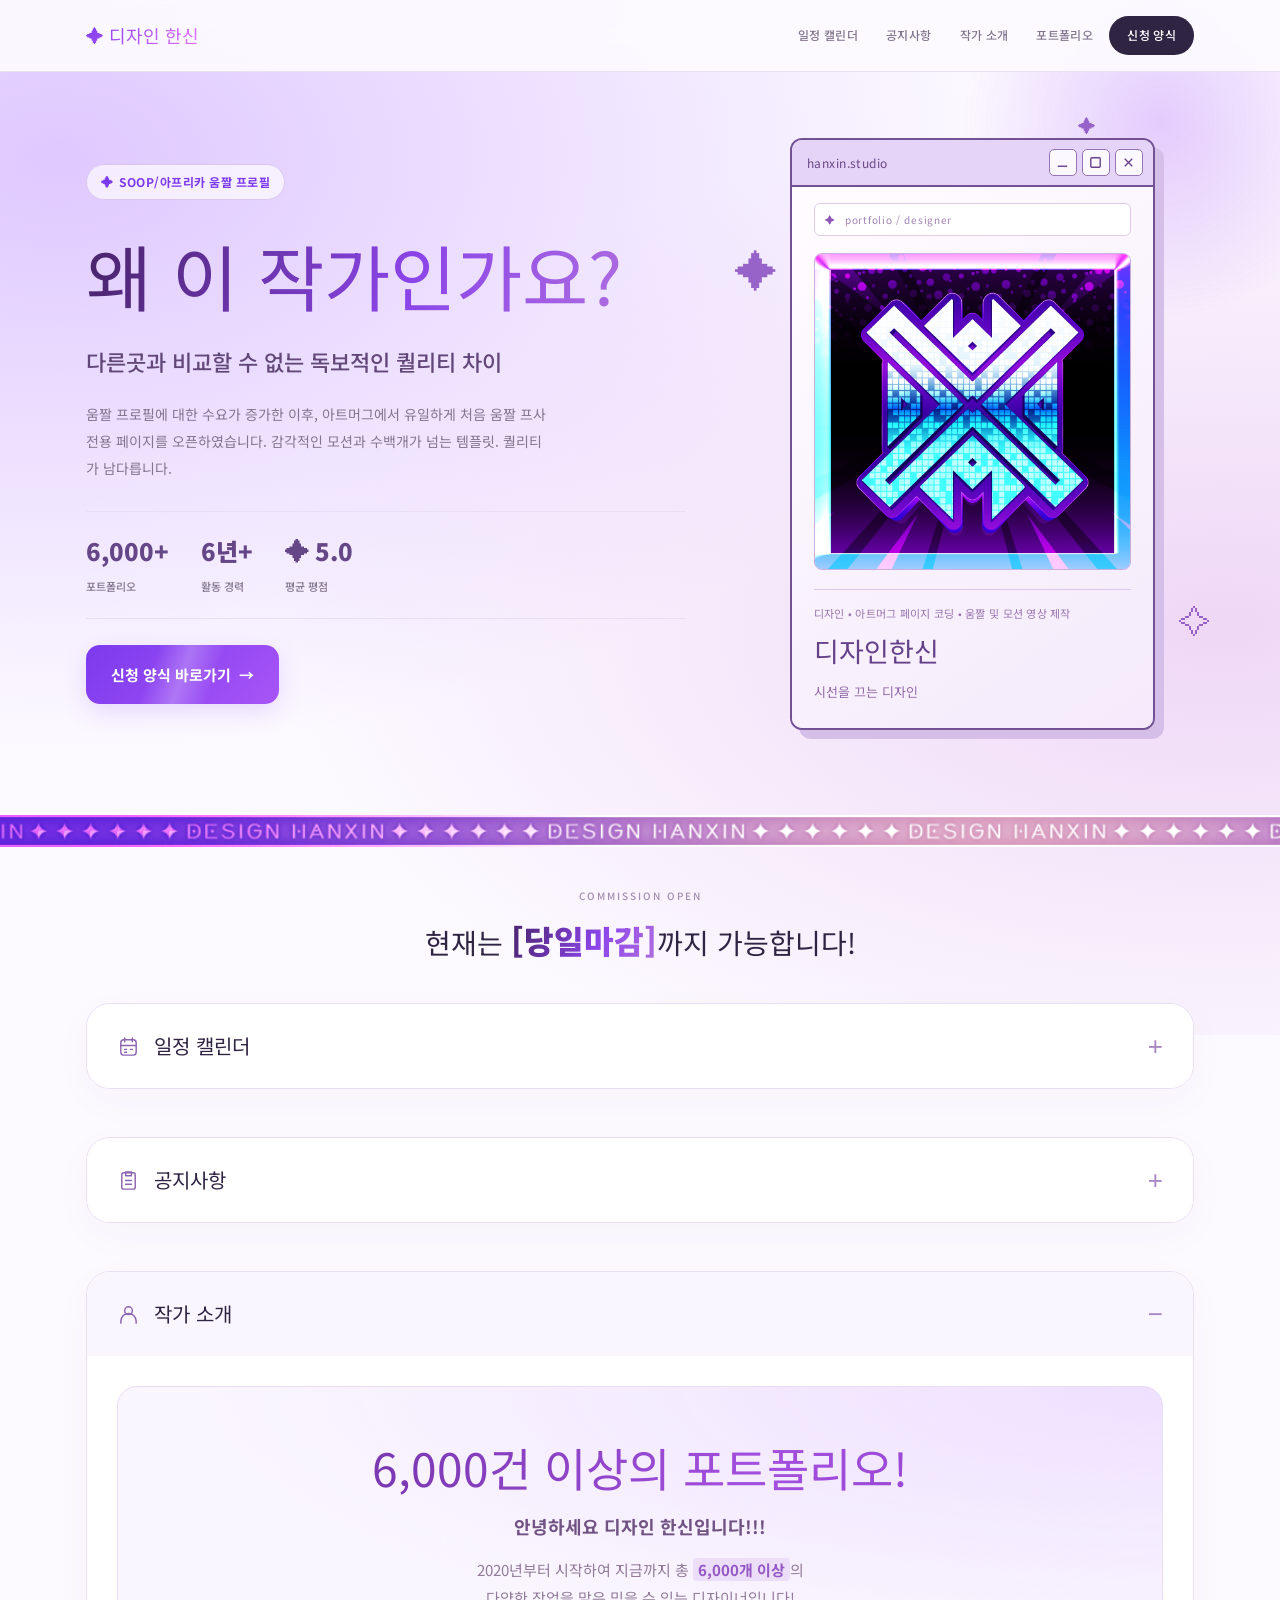
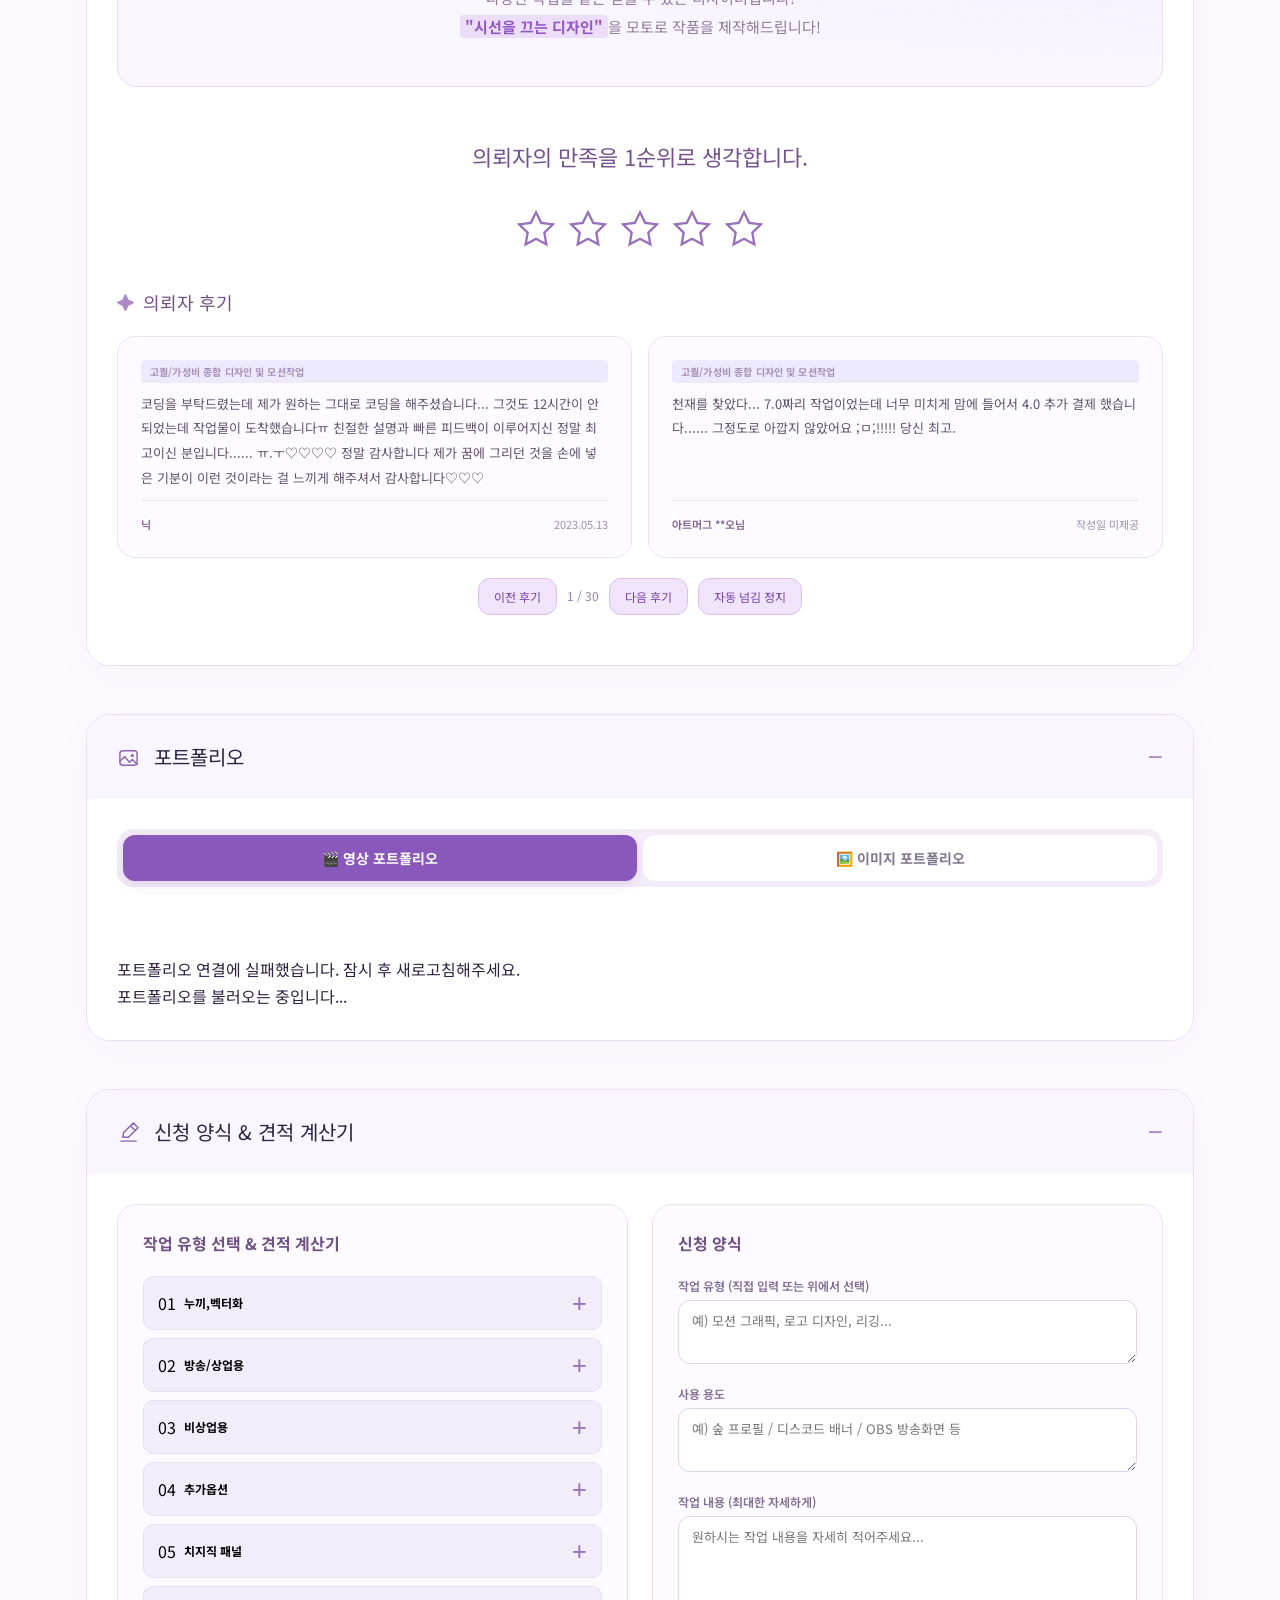
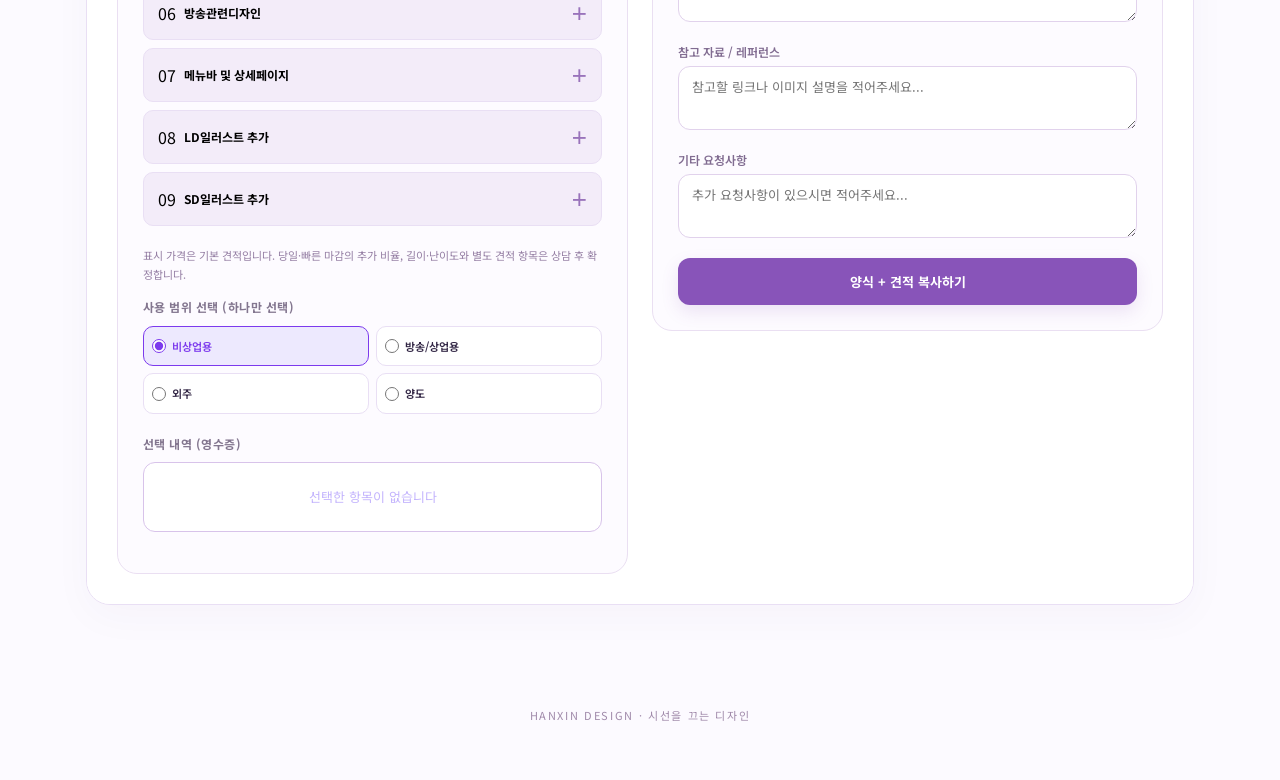
==== index.html @ 07d7a75e "Publish independent SOOP profile page with artmug-hanxin2 Firebase" ====
<!DOCTYPE html>
<html lang="ko">
<head>
<meta charset="UTF-8">
<meta name="viewport" content="width=device-width, initial-scale=1.0">
<script>
const firebaseConfig = {
  "projectId": "artmug-hanxin2",
  "appId": "1:674837966074:web:25b34c90d8d28259b52d43",
  "storageBucket": "artmug-hanxin2.firebasestorage.app",
  "apiKey": "AIzaSyDGI9PrEdzN5JAGpibLMKz5JPPk2cJpnfY",
  "authDomain": "artmug-hanxin2.firebaseapp.com",
  "messagingSenderId": "674837966074",
  "databaseURL": "https://artmug-hanxin2-default-rtdb.firebaseio.com"
};
const mainPageConfig = {
  name: '디자인 한신',
  artmugUrl: ''
};
</script>
<title>SOOP/아프리카 움짤 프로필 | 디자인 한신</title>
<link href="https://fonts.googleapis.com/css2?family=Noto+Sans+KR:wght@400;500;700;900&display=swap" rel="stylesheet">
<style>
@font-face {
  font-family: 'DnfBitbeatV2';
  src: url('//cdn.df.nexon.com/img/common/font/DNFBitBitv2.otf') format('opentype');
  font-weight: 400;
  font-display: swap;
}
:root {
  --main:#7c3aed; --main-light:#a855f7; --main-dark:#5b21b6;
  --main-pale:#ede9fe; --main-pale2:#f5f3ff; --accent:#c084fc;
  --accent2:#e879f9; --gold:#facc15; --text:#1e1b4b;
  --text-sub:#6b7280; --border:#ddd6fe; --white:#fff; --bg:#faf9ff;
  --nav-h:58px; --radius:14px; --radius-sm:8px;
  --shadow:0 4px 24px rgba(124,58,237,.10);
  --shadow-lg:0 8px 40px rgba(124,58,237,.18);
  --tr:0.25s cubic-bezier(.4,0,.2,1);
}
*,*::before,*::after{margin:0;padding:0;box-sizing:border-box;}
html{scroll-behavior:smooth;}
body{font-family:'Noto Sans KR',sans-serif;background:var(--bg);color:var(--text);overflow-x:hidden;}
a{color:inherit;text-decoration:none;}
img{max-width:100%;display:block;}
button{cursor:pointer;font-family:inherit;border:none;background:none;}
ul,ol{list-style:none;}

/* ===== 폰트 유틸 ===== */
.font-bit{font-family:'DnfBitbeatV2',sans-serif !important;}

/* ===== 레이아웃 ===== */
.container{width:100%;max-width:1100px;margin:0 auto;padding:0 20px;}
.section{padding:64px 0;}
.section-bg{background:#fff;}
.section-bg2{background:var(--main-pale2);}

/* ===== 섹션 타이틀 ===== */
.section-title{
  font-family:'DnfBitbeatV2',sans-serif;
  font-size:clamp(20px,4vw,30px);
  text-align:center;
  margin-bottom:40px;
  position:relative;
}
.section-title span{
  background:linear-gradient(135deg,var(--main),var(--accent2));
  -webkit-background-clip:text;-webkit-text-fill-color:transparent;background-clip:text;
}
.section-title::after{
  content:'';display:block;width:48px;height:4px;border-radius:2px;
  background:linear-gradient(90deg,var(--main),var(--accent2));
  margin:10px auto 0;
}

/* ===== TOPNAV ===== */
.topnav{
  position:fixed;top:var(--embed-nav-offset,0px);left:0;right:0;height:var(--nav-h);
  background:rgba(255,255,255,.93);backdrop-filter:blur(12px);
  -webkit-backdrop-filter:blur(12px);
  border-bottom:1px solid var(--border);z-index:1000;
  transition:box-shadow var(--tr);
}
.topnav.scrolled{box-shadow:var(--shadow);}
.topnav-inner{display:flex;align-items:center;justify-content:space-between;height:100%;}
.topnav-logo{
  font-family:'DnfBitbeatV2',sans-serif;font-size:16px;
  background:linear-gradient(135deg,var(--main),var(--accent2));
  -webkit-background-clip:text;-webkit-text-fill-color:transparent;background-clip:text;
  white-space:nowrap;
}
.topnav-menu{display:flex;align-items:center;gap:4px;}
.topnav-menu a{
  font-size:13px;font-weight:500;padding:7px 12px;border-radius:var(--radius-sm);
  color:var(--text-sub);transition:background var(--tr),color var(--tr);white-space:nowrap;
}
.topnav-menu a:hover,.topnav-menu a.active{background:var(--main-pale);color:var(--main);}
.nav-hamburger{display:none;flex-direction:column;gap:5px;padding:6px;border-radius:6px;transition:background var(--tr);}
.nav-hamburger:hover{background:var(--main-pale);}
.nav-hamburger span{display:block;width:22px;height:2px;background:var(--main);border-radius:2px;transition:transform .3s,opacity .3s;}
.nav-hamburger.open span:nth-child(1){transform:translateY(7px) rotate(45deg);}
.nav-hamburger.open span:nth-child(2){opacity:0;}
.nav-hamburger.open span:nth-child(3){transform:translateY(-7px) rotate(-45deg);}
.nav-mobile-menu{
  display:none;position:fixed;top:calc(var(--nav-h) + var(--embed-nav-offset,0px));left:0;right:0;
  background:rgba(255,255,255,.98);border-bottom:1px solid var(--border);
  z-index:999;box-shadow:var(--shadow);padding:12px 20px 16px;flex-direction:column;gap:4px;
}
.nav-mobile-menu.open{display:flex;}
.nav-mobile-menu a{font-size:15px;font-weight:500;padding:12px 16px;border-radius:var(--radius-sm);color:var(--text);transition:background var(--tr);}
.nav-mobile-menu a:hover{background:var(--main-pale);color:var(--main);}

/* ===== 메인 아코디언 (캘린더/공지/소개/포폴/신청) ===== */
.main-accordion{display:flex;flex-direction:column;gap:16px;}
.main-acc-item{border-radius:var(--radius);overflow:hidden;box-shadow:var(--shadow);border:1px solid var(--border);}
.main-acc-header{
  display:flex;align-items:center;justify-content:space-between;
  padding:20px 28px;cursor:pointer;
  background:linear-gradient(135deg,var(--main-dark),var(--main));
  color:#fff;user-select:none;transition:filter var(--tr);
}
.main-acc-header:hover{filter:brightness(1.08);}
.main-acc-header-left{display:flex;align-items:center;gap:14px;}
.main-acc-icon{font-size:22px;}
.main-acc-title{font-family:'DnfBitbeatV2',sans-serif;font-size:clamp(16px,3vw,22px);}
.main-acc-arrow{font-size:14px;transition:transform .35s;opacity:.85;}
.main-acc-header.open .main-acc-arrow{transform:rotate(180deg);}
.main-acc-body{
  background:#fff;
  max-height:0;overflow:hidden;
  transition:max-height .5s cubic-bezier(.4,0,.2,1),padding .4s;
  padding:0 28px;
}
.main-acc-body.open{max-height:9999px;padding:28px 28px;}

/* ===== HERO ===== */
#hero{
  padding-top:calc(var(--nav-h) + 48px);padding-bottom:64px;
  background:linear-gradient(160deg,#f5f3ff 0%,#fdf4ff 60%,#fff 100%);
  position:relative;overflow:hidden;
}
#hero::before{
  content:'';position:absolute;top:-80px;right:-80px;width:400px;height:400px;
  background:radial-gradient(circle,rgba(168,85,247,.15) 0%,transparent 70%);pointer-events:none;
}
.hero-inner{display:grid;grid-template-columns:1fr 1fr;gap:48px;align-items:center;}
.hero-eyebrow{
  display:inline-flex;align-items:center;gap:6px;
  font-size:13px;font-weight:700;color:var(--main);margin-bottom:16px;letter-spacing:.04em;
}
.hero-eyebrow::before{content:'✦';}
.hero-name{
  font-family:'DnfBitbeatV2',sans-serif;
  font-size:clamp(28px,5vw,48px);
  line-height:1.2;margin-bottom:8px;
}
.hero-name em{
  font-style:normal;
  background:linear-gradient(135deg,var(--main),var(--accent2));
  -webkit-background-clip:text;-webkit-text-fill-color:transparent;background-clip:text;
}
.hero-tagline{font-size:clamp(14px,2.2vw,18px);font-weight:700;color:var(--main-dark);margin-bottom:20px;}
.hero-desc{font-size:15px;line-height:1.8;color:var(--text-sub);margin-bottom:28px;}
.hero-stats{display:flex;gap:24px;margin-bottom:32px;}
.hero-stat strong{
  display:block;font-size:26px;font-weight:900;
  background:linear-gradient(135deg,var(--main),var(--accent2));
  -webkit-background-clip:text;-webkit-text-fill-color:transparent;background-clip:text;
}
.hero-stat small{font-size:12px;color:var(--text-sub);font-weight:500;}
.hero-cta{
  display:inline-flex;align-items:center;gap:8px;
  background:linear-gradient(135deg,var(--main),var(--main-light));
  color:#fff;font-size:15px;font-weight:700;padding:14px 28px;border-radius:999px;
  box-shadow:0 4px 20px rgba(124,58,237,.35);
  transition:transform var(--tr),box-shadow var(--tr);
}
.hero-cta:hover{transform:translateY(-2px);box-shadow:0 8px 28px rgba(124,58,237,.45);}
.hero-cta::after{content:'→';}
.hero-visual{}
.hero-card{background:#fff;border-radius:var(--radius);padding:28px;box-shadow:var(--shadow-lg);border:1px solid var(--border);}
.hero-card-top{display:flex;align-items:center;gap:16px;margin-bottom:20px;}
.hero-avatar{
  width:64px;height:64px;border-radius:50%;
  background:linear-gradient(135deg,var(--main),var(--accent2));
  display:flex;align-items:center;justify-content:center;
  font-size:26px;font-weight:900;color:#fff;flex-shrink:0;
}
.hero-card-info h3{font-size:18px;font-weight:900;}
.hero-card-info p{font-size:13px;color:var(--text-sub);margin-top:2px;}
.hero-card-stars{display:flex;gap:3px;margin-top:6px;}
.hero-card-stars span{font-size:18px;color:var(--gold);}
.hero-review-quote{
  font-size:14px;line-height:1.75;color:var(--text-sub);
  background:var(--main-pale2);border-left:3px solid var(--main);
  border-radius:0 var(--radius-sm) var(--radius-sm) 0;
  padding:14px 16px;margin-bottom:16px;
}
.hero-review-author{font-size:12px;color:var(--text-sub);text-align:right;}
.hero-review-author strong{color:var(--main);font-weight:700;}

/* ===== 캘린더 ===== */
.calendar-top{display:flex;align-items:center;justify-content:space-between;margin-bottom:20px;flex-wrap:wrap;gap:12px;}
.calendar-nav{display:flex;align-items:center;gap:12px;}
.calendar-nav button{
  width:34px;height:34px;border-radius:50%;
  background:var(--main-pale);color:var(--main);font-size:16px;
  display:flex;align-items:center;justify-content:center;transition:background var(--tr);
}
.calendar-nav button:hover{background:var(--main);color:#fff;}
.calendar-month{font-size:18px;font-weight:900;color:var(--main-dark);}
.calendar-legend{display:flex;gap:14px;flex-wrap:wrap;}
.calendar-legend-item{display:flex;align-items:center;gap:6px;font-size:12px;font-weight:500;color:var(--text-sub);}
.legend-dot{width:10px;height:10px;border-radius:50%;}
.legend-available{background:#22c55e;} .legend-holiday{background:#f87171;}
.legend-deadline{background:#f59e0b;} .legend-today{background:var(--main);}
.calendar-grid{background:#fff;border-radius:var(--radius);border:1px solid var(--border);overflow:hidden;box-shadow:var(--shadow);}
.calendar-weekdays{display:grid;grid-template-columns:repeat(7,1fr);background:var(--main);}
.calendar-weekdays div{text-align:center;padding:10px 4px;font-size:13px;font-weight:700;color:#fff;}
.calendar-weekdays div:first-child{color:#fca5a5;}
.calendar-weekdays div:last-child{color:#bfdbfe;}
.calendar-days{display:grid;grid-template-columns:repeat(7,1fr);}
.cal-day{min-height:68px;padding:7px 8px;border-right:1px solid var(--border);border-bottom:1px solid var(--border);position:relative;font-size:14px;font-weight:500;transition:background var(--tr);}
.cal-day:hover{background:var(--main-pale2);}
.cal-day.other-month{color:#d1d5db;background:#fafafa;}
.cal-day.today{background:var(--main-pale);}
.cal-day.today .day-num{background:var(--main);color:#fff;border-radius:50%;font-weight:900;}
.cal-day.sunday .day-num{color:#ef4444;}
.cal-day.saturday .day-num{color:#3b82f6;}
.day-num{font-size:13px;margin-bottom:3px;width:24px;height:24px;display:flex;align-items:center;justify-content:center;}
.cal-badge{font-size:9px;font-weight:700;padding:2px 5px;border-radius:4px;display:inline-block;margin-top:1px;line-height:1.4;}
.cal-badge.available{background:#dcfce7;color:#166534;}
.cal-badge.holiday{background:#fee2e2;color:#991b1b;}
.cal-badge.deadline{background:#fef3c7;color:#92400e;}

/* ===== 공지사항 ===== */
.notice-process{display:flex;align-items:stretch;gap:0;margin-bottom:36px;overflow-x:auto;padding-bottom:4px;}
.notice-step{flex:1;min-width:140px;background:#fff;border:1px solid var(--border);border-radius:var(--radius);padding:18px 14px;text-align:center;position:relative;}
.notice-step:not(:last-child)::after{content:'▶';position:absolute;right:-12px;top:50%;transform:translateY(-50%);color:var(--main);font-size:11px;z-index:1;}
.step-circle{width:50px;height:50px;border-radius:50%;background:linear-gradient(135deg,var(--main),var(--accent2));color:#fff;font-size:12px;font-weight:700;display:flex;align-items:center;justify-content:center;margin:0 auto 10px;line-height:1.3;text-align:center;}
.notice-step h4{font-size:12px;font-weight:700;margin-bottom:3px;}
.notice-step p{font-size:11px;color:var(--text-sub);}
.notice-alert{display:flex;align-items:center;gap:12px;background:linear-gradient(135deg,var(--main),var(--main-light));border-radius:var(--radius);padding:16px 22px;color:#fff;margin-bottom:32px;font-size:14px;font-weight:700;}
.notice-alert .alert-icon{font-size:22px;}
.notice-alert small{font-size:11px;font-weight:400;display:block;margin-top:2px;opacity:.85;}
.notice-categories{display:flex;flex-direction:column;gap:10px;}
.notice-cat-header{
  display:flex;align-items:center;justify-content:space-between;
  background:#fff;border:1px solid var(--border);border-radius:var(--radius);
  padding:14px 18px;cursor:pointer;transition:background var(--tr),border-color var(--tr);user-select:none;
}
.notice-cat-header:hover{background:var(--main-pale2);border-color:var(--main);}
.notice-cat-header.open{border-color:var(--main);border-radius:var(--radius) var(--radius) 0 0;background:var(--main-pale);}
.notice-cat-header-left{display:flex;align-items:center;gap:10px;}
.notice-cat-icon{width:34px;height:34px;border-radius:var(--radius-sm);background:linear-gradient(135deg,var(--main),var(--accent2));color:#fff;font-size:15px;display:flex;align-items:center;justify-content:center;}
.notice-cat-title{font-size:14px;font-weight:700;}
.notice-cat-sub{font-size:11px;color:var(--text-sub);margin-top:1px;}
.notice-cat-arrow{font-size:13px;color:var(--main);transition:transform .3s;}
.notice-cat-header.open .notice-cat-arrow{transform:rotate(180deg);}
.notice-cat-body{display:none;background:#fff;border:1px solid var(--main);border-top:none;border-radius:0 0 var(--radius) var(--radius);padding:18px 22px;}
.notice-cat-body.open{display:block;}
.notice-table{width:100%;border-collapse:collapse;font-size:13px;}
.notice-table th{background:var(--main-pale);color:var(--main-dark);font-weight:700;padding:9px 11px;text-align:left;border-bottom:2px solid var(--border);}
.notice-table td{padding:9px 11px;border-bottom:1px solid var(--border);vertical-align:top;line-height:1.65;}
.notice-table tr:last-child td{border-bottom:none;}
.notice-table tr:hover td{background:var(--main-pale2);}
.notice-keyword{font-weight:700;color:var(--main);white-space:nowrap;font-size:11px;background:var(--main-pale);padding:2px 7px;border-radius:4px;}
.notice-highlight{color:var(--main);font-weight:700;}
.notice-warn{color:#dc2626;font-weight:700;}
.usage-table-wrap{overflow-x:auto;margin-top:14px;}
.usage-table{width:100%;border-collapse:collapse;min-width:560px;font-size:13px;}
.usage-table th{background:linear-gradient(135deg,var(--main),var(--main-light));color:#fff;font-weight:700;padding:10px;text-align:center;}
.usage-table th:first-child{text-align:left;padding-left:14px;}
.usage-table td{padding:9px 10px;text-align:center;border-bottom:1px solid var(--border);}
.usage-table td:first-child{text-align:left;font-weight:700;padding-left:14px;}
.usage-table tr:nth-child(even) td{background:#faf9ff;}
.usage-table tr:hover td{background:var(--main-pale2);}
.u-o{color:#22c55e;font-size:17px;font-weight:900;} .u-x{color:#f87171;font-size:17px;font-weight:900;}

/* ===== 작가 소개 ===== */
.about-hero-banner{
  background:linear-gradient(135deg,var(--main-dark) 0%,var(--main) 50%,var(--accent2) 100%);
  border-radius:var(--radius);padding:32px 36px;color:#fff;text-align:center;margin-bottom:32px;
  position:relative;overflow:hidden;
}
.about-count{font-size:clamp(32px,7vw,54px);font-weight:900;letter-spacing:-1px;margin-bottom:8px;}
.about-count span{color:var(--gold);}
.about-subtitle{font-size:clamp(14px,2.2vw,18px);font-weight:700;margin-bottom:14px;}
.about-intro{font-size:15px;line-height:1.9;max-width:580px;margin:0 auto;opacity:.92;}
.about-intro strong{color:var(--gold);}
.about-motto{display:flex;align-items:center;justify-content:center;background:var(--main-pale);border-radius:var(--radius);padding:16px 22px;font-size:16px;font-weight:900;color:var(--main-dark);margin-bottom:32px;gap:8px;}
.about-motto::before{content:'💬';}
.about-reviews-title{font-size:17px;font-weight:700;margin-bottom:18px;display:flex;align-items:center;gap:8px;}
.about-reviews-title::before{content:'⭐';}
.review-grid{display:grid;grid-template-columns:repeat(3,1fr);gap:12px;}
.review-card{background:#fff;border:1px solid var(--border);border-radius:var(--radius);padding:14px;font-size:13px;transition:box-shadow var(--tr),transform var(--tr);}
.review-card:hover{box-shadow:var(--shadow);transform:translateY(-2px);}
.review-card-top{font-size:10px;font-weight:700;color:var(--main);background:var(--main-pale);padding:3px 9px;border-radius:4px;margin-bottom:9px;display:inline-block;}
.review-card-text{color:var(--text-sub);line-height:1.7;margin-bottom:10px;}
.review-card-footer{display:flex;justify-content:space-between;font-size:11px;color:#9ca3af;border-top:1px solid var(--border);padding-top:7px;}
.review-card-footer strong{color:var(--text);font-weight:600;}

/* ===== 포트폴리오 ===== */
.portfolio-cat-tabs{display:flex;gap:10px;justify-content:center;margin-bottom:28px;flex-wrap:wrap;}
.pf-tab-btn{padding:10px 24px;border-radius:999px;font-size:14px;font-weight:700;border:2px solid var(--border);color:var(--text-sub);background:#fff;transition:all var(--tr);}
.pf-tab-btn.active{background:linear-gradient(135deg,var(--main),var(--main-light));color:#fff;border-color:transparent;box-shadow:0 4px 16px rgba(124,58,237,.3);}
.pf-tab-btn:hover:not(.active){border-color:var(--main);color:var(--main);}
.portfolio-panel{display:none;}
.portfolio-panel.active{display:block;}
.pf-type-tabs{display:flex;gap:10px;justify-content:center;margin-bottom:22px;flex-wrap:wrap;}
.pf-type-btn{padding:8px 20px;border-radius:var(--radius-sm);font-size:13px;font-weight:700;background:var(--main-pale);color:var(--main);border:2px solid transparent;transition:all .25s;}
.pf-type-btn.active{background:var(--main);color:#fff;transform:translateY(-2px);box-shadow:0 4px 12px rgba(124,58,237,.3);}
.pf-type-section{display:none;}
.pf-type-section.active{display:block;}

/* 슬라이더 */
.slider-root{max-width:960px;margin:0 auto;background:#fff;border-radius:var(--radius);padding:18px;box-shadow:var(--shadow);border:1px solid var(--border);}
.slider-stage{position:relative;width:100%;background:#111;border-radius:var(--radius-sm);overflow:hidden;display:flex;align-items:center;justify-content:center;}
.slider-slide{position:absolute;inset:0;display:flex;align-items:center;justify-content:center;transition:transform 420ms cubic-bezier(.2,.9,.3,1),opacity 300ms;transform:translateX(6%);opacity:0;pointer-events:none;}
.slider-slide.active{transform:translateX(0);opacity:1;pointer-events:auto;}
.slider-slide iframe{border:0;border-radius:6px;background:#000;}
.slider-btn{position:absolute;top:50%;transform:translateY(-50%);width:40px;height:40px;border-radius:50%;background:var(--main);color:#fff;box-shadow:0 4px 16px rgba(0,0,0,.15);display:flex;align-items:center;justify-content:center;font-size:15px;transition:background var(--tr);z-index:5;}
.slider-btn:hover{background:var(--main-dark);color:#fff;}
.slider-btn.prev{left:10px;} .slider-btn.next{right:10px;}
.slider-dots{display:flex;align-items:center;gap:6px;justify-content:center;margin-top:12px;width:100%;}
.slider-dot-window{display:flex;align-items:center;justify-content:center;gap:clamp(3px,1vw,8px);min-width:0;}
.slider-more{min-width:28px;flex-shrink:0;text-align:center;color:var(--main);font-size:10px;font-weight:500;white-space:nowrap;}
.slider-dot{flex-shrink:0;}
@media(max-width:480px){.slider-dot{width:8px!important;height:8px!important;}}
.slider-dot{width:10px;height:10px;border-radius:50%;background:var(--border);transition:all .25s;}
.slider-dot.active{background:var(--main);transform:scale(1.2);}
.slider-thumbs-wrap{margin-top:14px;overflow-x:auto;padding-bottom:8px;}
.slider-thumbs{display:flex;gap:10px;width:max-content;min-width:100%;}
.slider-thumb-btn{flex:0 0 auto;border-radius:var(--radius-sm);border:3px solid transparent;overflow:hidden;background:#fff;box-shadow:0 2px 8px rgba(0,0,0,.08);transition:border-color .25s,transform .25s;padding:0;}
.slider-thumb-btn.active{border-color:var(--main);transform:translateY(-3px);}
.slider-thumb-btn img{display:block;object-fit:cover;}
.slider-thumbs-wrap::-webkit-scrollbar{height:6px;}
.slider-thumbs-wrap::-webkit-scrollbar-track{background:#f0ecff;border-radius:3px;}
.slider-thumbs-wrap::-webkit-scrollbar-thumb{background:var(--main);border-radius:3px;}

/* 이미지 슬라이더 */
.img-slider-root{max-width:960px;margin:0 auto;background:#fff;border-radius:var(--radius);padding:18px;box-shadow:var(--shadow);border:1px solid var(--border);}
.img-stage{position:relative;width:100%;background:#f3f4f6;border-radius:var(--radius-sm);overflow:hidden;display:flex;align-items:center;justify-content:center;cursor:pointer;}
.img-slide{position:absolute;inset:0;display:flex;align-items:center;justify-content:center;transition:transform 420ms cubic-bezier(.2,.9,.3,1),opacity 300ms;transform:translateX(6%);opacity:0;pointer-events:none;}
.img-slide.active{transform:translateX(0);opacity:1;pointer-events:auto;}
.img-slide img{width:100%;height:100%;object-fit:contain;display:block;}
.lightbox{display:none;position:fixed;inset:0;background:rgba(0,0,0,.92);z-index:2000;align-items:center;justify-content:center;}
.lightbox.open{display:flex;}
.lightbox-img{max-width:90vw;max-height:90vh;border-radius:var(--radius-sm);object-fit:contain;}
.lightbox-close{position:absolute;top:20px;right:24px;color:#fff;font-size:32px;line-height:1;cursor:pointer;opacity:.8;transition:opacity .2s;}
.lightbox-close:hover{opacity:1;}

/* ===== 견적+신청 통합 ===== */
.request-wrap{display:flex;flex-direction:column;gap:28px;}

/* 견적 파트 */
.estimate-card{background:var(--main-pale2);border:1px solid var(--border);border-radius:var(--radius);padding:24px;}
.estimate-card h3{font-size:16px;font-weight:700;margin-bottom:18px;display:flex;align-items:center;gap:8px;color:var(--main-dark);}

/* 견적 작업유형 카테고리 */
.est-cat-list{display:flex;flex-direction:column;gap:8px;margin-bottom:20px;}
.est-cat-header{
  display:flex;align-items:center;justify-content:space-between;
  background:#fff;border:1.5px solid var(--border);border-radius:var(--radius-sm);
  padding:11px 14px;cursor:pointer;transition:border-color var(--tr),background var(--tr);user-select:none;
}
.est-cat-header:hover{border-color:var(--main);}
.est-cat-header.open{border-color:var(--main);border-radius:var(--radius-sm) var(--radius-sm) 0 0;background:var(--main-pale);}
.est-cat-header-left{display:flex;align-items:center;gap:8px;}
.est-cat-emoji{font-size:16px;}
.est-cat-name{font-size:14px;font-weight:700;}
.est-cat-arrow{font-size:12px;color:var(--main);transition:transform .3s;}
.est-cat-header.open .est-cat-arrow{transform:rotate(180deg);}
.est-cat-body{display:none;background:#fff;border:1.5px solid var(--main);border-top:none;border-radius:0 0 var(--radius-sm) var(--radius-sm);padding:10px 12px;}
.est-cat-body.open{display:block;}
.est-item-row{
  display:flex;align-items:center;justify-content:space-between;
  padding:8px 10px;border-radius:6px;cursor:pointer;
  transition:background var(--tr);
}
.est-item-row:hover{background:var(--main-pale2);}
.est-item-row.checked{background:var(--main-pale);}
.est-item-left{display:flex;align-items:center;gap:8px;}
.est-item-left input[type=checkbox]{width:15px;height:15px;accent-color:var(--main);cursor:pointer;}
.est-item-name{font-size:13px;font-weight:500;}
.est-item-price{font-size:12px;font-weight:700;color:var(--main);white-space:nowrap;}

/* 사용범위 */
.usage-select-group{display:flex;gap:8px;flex-wrap:wrap;margin-bottom:20px;}
.usage-radio-label{
  display:flex;align-items:center;gap:6px;
  background:#fff;border:1.5px solid var(--border);border-radius:var(--radius-sm);
  padding:9px 14px;cursor:pointer;font-size:13px;font-weight:600;
  transition:border-color var(--tr),background var(--tr);
}
.usage-radio-label:has(input:checked){background:var(--main-pale);border-color:var(--main);color:var(--main);}
.usage-radio-label input[type=radio]{accent-color:var(--main);width:14px;height:14px;}
.usage-mult{font-size:11px;color:var(--text-sub);margin-left:2px;}

/* 영수증 */
.receipt-box{
  background:#fff;border:1.5px dashed var(--main);border-radius:var(--radius-sm);
  padding:14px 16px;margin-bottom:16px;min-height:60px;
}
.receipt-box .receipt-title{font-size:11px;font-weight:700;color:var(--text-sub);margin-bottom:8px;letter-spacing:.04em;text-transform:uppercase;}
.receipt-empty{font-size:13px;color:#c4b5fd;text-align:center;padding:8px 0;}
.receipt-item{display:flex;justify-content:space-between;font-size:13px;padding:3px 0;border-bottom:1px dashed var(--border);}
.receipt-item:last-of-type{border-bottom:none;}
.receipt-item-name{color:var(--text);}
.receipt-item-price{color:var(--main);font-weight:700;}
.receipt-usage-row{font-size:12px;color:var(--text-sub);padding:4px 0;font-style:italic;}
.receipt-total{display:flex;justify-content:space-between;font-size:15px;font-weight:900;padding-top:8px;border-top:2px solid var(--main);margin-top:4px;}
.receipt-total-label{color:var(--main-dark);}
.receipt-total-price{
  background:linear-gradient(135deg,var(--main),var(--accent2));
  -webkit-background-clip:text;-webkit-text-fill-color:transparent;background-clip:text;
}

/* 신청 양식 파트 */
.form-card{background:#fff;border:1px solid var(--border);border-radius:var(--radius);padding:24px;}
.form-card h3{font-size:16px;font-weight:700;margin-bottom:18px;display:flex;align-items:center;gap:8px;color:var(--main-dark);}
.form-field{margin-bottom:13px;}
.form-field label{display:block;font-size:12px;font-weight:600;color:var(--text-sub);margin-bottom:4px;}
.form-field textarea,.form-field input[type=text]{
  width:100%;border:1.5px solid var(--border);border-radius:var(--radius-sm);
  padding:10px 13px;font-family:inherit;font-size:14px;line-height:1.6;
  resize:vertical;color:var(--text);transition:border-color var(--tr);background:#faf9ff;
}
.form-field textarea:focus,.form-field input[type=text]:focus{outline:none;border-color:var(--main);background:#fff;}
.form-copy-btn{
  width:100%;display:flex;align-items:center;justify-content:center;gap:8px;
  background:linear-gradient(135deg,var(--main),var(--main-light));
  color:#fff;font-size:15px;font-weight:700;padding:14px;border-radius:var(--radius-sm);
  box-shadow:0 4px 16px rgba(124,58,237,.3);
  transition:transform var(--tr),box-shadow var(--tr);
}
.form-copy-btn:hover{transform:translateY(-1px);box-shadow:0 6px 24px rgba(124,58,237,.4);}
.copy-toast{display:none;align-items:center;gap:8px;margin-top:10px;background:#dcfce7;border:1px solid #86efac;border-radius:var(--radius-sm);padding:10px 14px;font-size:13px;font-weight:600;color:#166534;}
.copy-toast.show{display:flex;}

/* ===== fade-in ===== */
.fade-in{opacity:0;transform:translateY(20px);transition:opacity .6s ease,transform .6s ease;}
.fade-in.visible{opacity:1;transform:translateY(0);}

/* ===== 반응형 ===== */
@media(max-width:900px){
  .review-grid{grid-template-columns:repeat(2,1fr);}
}
@media(max-width:700px){
  .hero-inner{grid-template-columns:1fr;}
  .hero-visual{display:none;}
  .topnav-menu{display:none;}
  .nav-hamburger{display:flex;}
  .notice-process{flex-direction:column;}
  .notice-step:not(:last-child)::after{content:'▼';right:50%;bottom:-12px;top:auto;transform:translateX(50%);}
  .section{padding:44px 0;}
  .review-grid{grid-template-columns:1fr;}
  .usage-table{min-width:480px;}
  .main-acc-body.open{padding:16px 16px;}
  .main-acc-header{padding:16px 18px;}
}
@media(max-width:500px){
  .pf-tab-btn{padding:8px 14px;font-size:12px;}
  .about-hero-banner{padding:22px 16px;}
  .usage-select-group{flex-direction:column;}
}
</style>
<link rel="stylesheet" href="./design.css">
<script src="./design-config.js"></script>
</head>
<body>

<!-- TOPNAV -->
<nav class="topnav" id="topnav">
  <div class="container topnav-inner">
    <div class="topnav-logo">✦ 디자인 한신</div>
    <div class="topnav-menu" id="topnavMenu">
      <a href="#section-calendar">일정 캘린더</a>
      <a href="#section-notice">공지사항</a>
      <a href="#section-about">작가 소개</a>
      <a href="#section-portfolio">포트폴리오</a>
      <a href="#section-request">신청 양식</a>
    </div>
    <button class="nav-hamburger" id="hamburger" aria-label="메뉴">
      <span></span><span></span><span></span>
    </button>
  </div>
</nav>
<div class="nav-mobile-menu" id="mobileMenu">
  <a href="#section-calendar" class="mob-link">📅 일정 캘린더</a>
  <a href="#section-notice" class="mob-link">📋 공지사항</a>
  <a href="#section-about" class="mob-link">👤 작가 소개</a>
  <a href="#section-portfolio" class="mob-link">🎨 포트폴리오</a>
  <a href="#section-request" class="mob-link">📝 신청 양식</a>
</div>

<!-- HERO -->
<section id="hero" style="padding-top:calc(var(--nav-h) + 48px);padding-bottom:64px;background:linear-gradient(160deg,#f5f3ff 0%,#fdf4ff 60%,#fff 100%);position:relative;overflow:hidden;">
  <div style="content:'';position:absolute;top:-80px;right:-80px;width:400px;height:400px;background:radial-gradient(circle,rgba(168,85,247,.15) 0%,transparent 70%);pointer-events:none;"></div>
  <div class="container">
    <div class="hero-inner">
      <div class="fade-in">
        <div class="hero-eyebrow">SOOP/아프리카 움짤 프로필</div>
        <h1 class="hero-name"><em>왜 이 작가인가요?</em></h1>
        <p class="hero-tagline">다른곳과 비교할 수 없는 독보적인 퀄리티 차이</p>
        <p class="hero-desc">움짤 프로필에 대한 수요가 증가한 이후, 아트머그에서 유일하게 처음 움짤 프사 전용 페이지를 오픈하였습니다. 감각적인 모션과 수백개가 넘는 템플릿. 퀄리티가 남다릅니다.</p>
        <div class="hero-stats">
          <div class="hero-stat"><strong>6,000+</strong><small>포트폴리오</small></div>
          <div class="hero-stat"><strong>6년+</strong><small>활동 경력</small></div>
          <div class="hero-stat"><strong>✦ 5.0</strong><small>평균 평점</small></div>
        </div>
        <a href="#section-request" class="hero-cta">신청 양식 바로가기</a>
      </div>
      <div class="hero-visual fade-in">
        <article class="profile-sheet" aria-label="디자인한신 프로필 창">
          <div class="profile-titlebar"><span>hanxin.studio</span><div class="profile-controls">
            <button type="button" data-window="minimize" aria-label="프로필 접기" aria-expanded="true" aria-controls="profileContent"><svg viewBox="0 0 16 16" aria-hidden="true"><path d="M3 12h10"/></svg></button>
            <button type="button" data-window="maximize" aria-label="프로필 크게 보기" aria-pressed="false"><svg viewBox="0 0 16 16" aria-hidden="true"><rect x="3" y="3" width="10" height="10" rx="1"/></svg></button>
            <button type="button" data-window="close" aria-label="프로필 닫기"><svg viewBox="0 0 16 16" aria-hidden="true"><path d="m4 4 8 8m0-8-8 8"/></svg></button>
          </div></div>
          <div class="profile-content" id="profileContent">
            <div class="profile-address"><span aria-hidden="true">✦</span> portfolio / designer</div>
            <div class="profile-photo" tabindex="0" aria-label="디자인한신 프로필 이미지, 포커스 시 글리치 효과"><span class="profile-monogram" aria-hidden="true">한</span><img id="profileImage" alt="디자인한신 프로필" referrerpolicy="no-referrer"><span class="glitch-slice first" aria-hidden="true"></span><span class="glitch-slice second" aria-hidden="true"></span></div>
            <div class="profile-signature"><span class="profile-label">디자인 • 아트머그 페이지 코딩 • 움짤 및 모션 영상 제작</span><h2 class="profile-name">디자인한신</h2><p class="profile-motto">시선을 끄는 디자인</p></div>
          </div>
        </article>
        <button type="button" class="profile-reopen" hidden>✦ 프로필 다시 열기</button>
        <span class="orbit-star one" aria-hidden="true">✦</span><span class="orbit-star two" aria-hidden="true">✧</span><span class="orbit-star three" aria-hidden="true">✦</span>
      </div>
    </div>
  </div>
</section>
<div class="ribbon-divider"><img id="dividerImage" alt="" referrerpolicy="no-referrer"></div>

<!-- 메인 아코디언 섹션들 -->
<div class="container" style="padding-top:40px;padding-bottom:60px;">
  <p class="deadline-banner"><small>COMMISSION OPEN</small>현재는 <strong>[당일마감]</strong>까지 가능합니다!</p>
  <div class="main-accordion">

    <!-- ① 일정 캘린더 -->
    <div class="main-acc-item" id="section-calendar">
      <div class="main-acc-header" data-acc="calendar">
        <div class="main-acc-header-left">
          <span class="main-acc-icon">📅</span>
          <span class="main-acc-title">일정 캘린더</span>
        </div>
        <span class="main-acc-arrow">▼</span>
      </div>
      <div class="main-acc-body" id="acc-body-calendar">
        <div class="fade-in">
          <div class="calendar-top">
            <div class="calendar-nav">
              <button id="calPrev">❮</button>
              <div class="calendar-month" id="calMonthLabel"></div>
              <button id="calNext">❯</button>
            </div>
            <div class="calendar-legend">
              <div class="calendar-legend-item"><div class="legend-dot legend-today"></div>오늘</div>
              <div class="calendar-legend-item"><div class="legend-dot legend-available"></div>작업가능</div>
              <div class="calendar-legend-item"><div class="legend-dot legend-deadline"></div>마감임박</div>
              <div class="calendar-legend-item"><div class="legend-dot legend-holiday"></div>휴일</div>
            </div>
          </div>
          <div class="calendar-grid">
            <div class="calendar-weekdays"><div>일</div><div>월</div><div>화</div><div>수</div><div>목</div><div>금</div><div>토</div></div>
            <div class="calendar-days" id="calDays"></div>
          </div>
        </div>
      </div>
    </div>

    <!-- ② 공지사항 -->
    <div class="main-acc-item" id="section-notice">
      <div class="main-acc-header" data-acc="notice">
        <div class="main-acc-header-left">
          <span class="main-acc-icon">📋</span>
          <span class="main-acc-title">공지사항</span>
        </div>
        <span class="main-acc-arrow">▼</span>
      </div>
      <div class="main-acc-body" id="acc-body-notice">
        <div class="fade-in notice-process">
          <div class="notice-step"><div class="step-circle">상담<br>&amp;<br>작성</div><h4>① 상담 &amp; 양식작성</h4><p>신청 양식 작성 후 상담</p></div>
          <div class="notice-step"><div class="step-circle">결제 후<br>작업</div><h4>② 결제 후 작업진행</h4><p>선입금 후 작업 시작</p></div>
          <div class="notice-step"><div class="step-circle">1차<br>완성</div><h4>③ 1차완성 후 수정</h4><p>수정횟수 3회 진행</p></div>
          <div class="notice-step"><div class="step-circle">최종<br>완성</div><h4>④ 최종완성, 수령</h4><p>완성 후 무료수정 1회</p></div>
        </div>
        <div class="notice-alert fade-in">
          <span class="alert-icon">🕐</span>
          <div><div>24시간 언제든 문의가능합니다!!</div><small>하루 이상 문의를 보지 않으면 알림문제일 수 있으니 다시한번 연락부탁드려요!</small></div>
        </div>
        <div class="notice-categories fade-in">
          <!-- 결제&환불 -->
          <div class="notice-cat-item">
            <div class="notice-cat-header open" data-ncat="payment"><div class="notice-cat-header-left"><div class="notice-cat-icon">💳</div><div><div class="notice-cat-title">결제 &amp; 환불 안내</div><div class="notice-cat-sub">입금방식, 환불규정 안내</div></div></div><div class="notice-cat-arrow">▼</div></div>
            <div class="notice-cat-body open" data-ncat-body="payment">
              <table class="notice-table">
                <tr><th style="width:76px">구분</th><th>내용</th></tr>
                <tr><td><span class="notice-keyword">결제</span></td><td>입금방식은 <span class="notice-highlight">선입금</span>이며 후불 및 분할 또는 예약금을 받지 않습니다.<br>아트머그, 크레페, 크몽 등 중개사이트에서 구매하시는 경우 금액이 다를 수 있습니다.<br>세금계산서가 필요하신 경우 아트머그에서 결제 가능합니다.</td></tr>
                <tr><td><span class="notice-keyword">환불</span></td><td>작가의 사정으로 납기지연이 되는 경우 <span class="notice-highlight">100% 환불이 가능</span>합니다.<br>의뢰자의 사정으로 주문을 취소하는 경우 당일취소는 90%, 작업 진행중 50%, 1차완성 이후 20%, 단순변심이나 수정이 1회라도 진행되었을 경우 <span class="notice-warn">환불이 불가</span>합니다.<br>중개사이트에서 결제한 경우 사이트의 환불규정과 중개를 따릅니다.</td></tr>
              </table>
            </div>
          </div>
          <!-- 수정 -->
          <div class="notice-cat-item">
            <div class="notice-cat-header open" data-ncat="revision"><div class="notice-cat-header-left"><div class="notice-cat-icon">✏️</div><div><div class="notice-cat-title">수정 안내</div><div class="notice-cat-sub">기본 수정 횟수 및 추가 수정 정책</div></div></div><div class="notice-cat-arrow">▼</div></div>
            <div class="notice-cat-body open" data-ncat-body="revision">
              <table class="notice-table">
                <tr><th style="width:76px">구분</th><th>내용</th></tr>
                <tr><td><span class="notice-keyword">기본</span></td><td>수정은 작업 당 <span class="notice-highlight">기본 3회, 완성 후 1회 무료</span>로 가능합니다.</td></tr>
                <tr><td><span class="notice-keyword">추가</span></td><td>시안에서 50% 이상의 변형은 재작업으로 진행이 가능하며, 무료 수정횟수 초과 시 회당 <span class="notice-warn">5천원의 수정비용</span>이 발생합니다.</td></tr>
                <tr><td><span class="notice-keyword">제한</span></td><td>저작권 구매 또는 따로 허락을 맡은 작품을 제외한 <span class="notice-warn">모든 작품의 2차 수정이 불가</span>합니다.</td></tr>
              </table>
            </div>
          </div>
          <!-- 작업 -->
          <div class="notice-cat-item">
            <div class="notice-cat-header open" data-ncat="work"><div class="notice-cat-header-left"><div class="notice-cat-icon">🎨</div><div><div class="notice-cat-title">작업 관련 안내</div><div class="notice-cat-sub">소스, 폰트, 저작권, 작업기간</div></div></div><div class="notice-cat-arrow">▼</div></div>
            <div class="notice-cat-body open" data-ncat-body="work"><table class="notice-table"><tr><th>구분</th><th>내용</th></tr><tr><td><span class="notice-keyword">소스 · 폰트</span></td><td>작품에 사용되는 모든 소스 및 폰트는 무료,유료로 구매한 소스,폰트,템플릿 입니다.</td></tr><tr><td><span class="notice-keyword">일러스트</span></td><td>샘플내에 들어가 있는 모든 일러스트는 직접 그리지 않았으며 일러스트를 그려드리지 않습니다.[일부 로고제외] 일러스트가 필요하실 경우 말씀주시면 협업이 가능합니다.</td></tr><tr><td><span class="notice-keyword">AI 활용</span></td><td>의뢰자의 요구 또는 작가의 판단 하에 AI프로그램(누끼,이미지생성,영상화 등)을 이용한 소스가 작업물에 추가될 수 있습니다. 이를 원하지 않으실 시 주문 전 안내해주셔야합니다.</td></tr><tr><td><span class="notice-keyword">신청 양식</span></td><td>작업의 양식은 자세히 작성하실수록 좋으며, 도안을 보내주실 시 더욱 원활한 작업이 가능합니다. 오마카세[알아서해주세요] 요청은 제작자 임의로 작업이 되며 스타일이 마음에 들지 않는다는 사유로는 환불이나 전체 디자인 수정은 불가합니다.</td></tr><tr><td><span class="notice-keyword">작업 기간</span></td><td>작업은 종류에 따라 완료까지 1일 부터 최대 30일까지 소요될 수 있습니다. 기본 작업기한은 피드백의 과정을 제외한 기간입니다.</td></tr><tr><td><span class="notice-keyword">저작권</span></td><td>완성본 및 중간 시안 모두 기본적으로 작가에게 저작권이 있으며 작가의 포트폴리오로 사용될 수 있습니다. [환불, 취소된 작업 포함] 문의하신 용도 이외로 허락없이 사용/수정/배포를 금지합니다.</td></tr><tr><td><span class="notice-keyword">저작권 표시</span></td><td>작업물 완성 시 내부에 작게 작은 저작권표시가 들어갈 수 있습니다. 임의로 지우실 수 없습니다.(저작권 양도 제외) 지우시길 원하시는 경우 문의 부탁드립니다.</td></tr><tr><td><span class="notice-keyword">제공 자료</span></td><td>구매자가 제공한 소스 및 일러스트를 편집하여 작업물에 넣어드릴 수 있습니다. 수정 및 사용 허락받지 않은 자료를 가져와서 전달해 주신경우에는 분쟁이 생길 시 책임지지 않습니다.</td></tr><tr><td><span class="notice-keyword">안내 확인</span></td><td>모든 작업은 의뢰자가 주문 전 위의 안내사항 모두를 읽고 인지하신것으로 판단한 후 진행합니다.</td></tr></table>
            </div>
          </div>
          <!-- 사용범위 -->
          <div class="notice-cat-item">
            <div class="notice-cat-header open" data-ncat="usage"><div class="notice-cat-header-left"><div class="notice-cat-icon">📊</div><div><div class="notice-cat-title">사용범위 안내</div><div class="notice-cat-sub">비상업용 / 방송·상업용 / 외주 / 양도</div></div></div><div class="notice-cat-arrow">▼</div></div>
            <div class="notice-cat-body open" data-ncat-body="usage">
              <div class="usage-table-wrap">
                <table class="usage-table">
                  <thead><tr><th>항목</th><th>비상업용</th><th>방송/상업용</th><th>외주</th><th>양도</th></tr></thead>
                  <tbody>
                    <tr><td>가격</td><td>× 1.0</td><td>× 2.0</td><td>× 3.0</td><td>× 4.0</td></tr>
                    <tr><td>방송 송출</td><td class="u-x">✕</td><td class="u-o">○</td><td class="u-o">○</td><td class="u-o">○</td></tr>
                    <tr><td>2차수정</td><td class="u-x">✕</td><td class="u-x">✕</td><td class="u-o">○</td><td class="u-o">○</td></tr>
                    <tr><td>수익창출</td><td class="u-x">✕</td><td class="u-o">○</td><td class="u-o">○</td><td class="u-o">○</td></tr>
                    <tr><td>출처표기</td><td class="u-o">○</td><td class="u-o">○</td><td class="u-o">○</td><td class="u-x">✕</td></tr>
                    <tr><td>인쇄/굿즈제작</td><td class="u-o">○</td><td class="u-o">○</td><td class="u-o">○</td><td class="u-o">○</td></tr>
                    <tr><td>원본파일</td><td class="u-x">✕</td><td class="u-x">✕</td><td class="u-o">○</td><td class="u-o">○</td></tr>
                    <tr><td>공개여부</td><td class="u-o">○</td><td class="u-o">○</td><td class="u-o">○</td><td class="u-x">✕</td></tr>
                  </tbody>
                </table>
              </div>
              <p style="margin-top:10px;font-size:11px;color:var(--text-sub);">※ 가격은 비상업용 가격을 기준으로 작성되었으며 따로 기재된 가격이 있을 경우 기재된 가격을 따릅니다.</p>
            </div>
          </div>
        </div>
      </div>
    </div>

    <!-- ③ 작가 소개 -->
    <div class="main-acc-item" id="section-about">
      <div class="main-acc-header open" data-acc="about">
        <div class="main-acc-header-left">
          <span class="main-acc-icon">👤</span>
          <span class="main-acc-title">작가 소개</span>
        </div>
        <span class="main-acc-arrow">▼</span>
      </div>
      <div class="main-acc-body open" id="acc-body-about">
        <div class="about-hero-banner fade-in">
          <div class="about-count"><span>6,000</span>건 이상의 포트폴리오!</div>
          <div class="about-subtitle">안녕하세요 디자인 한신입니다!!!</div>
          <p class="about-intro">2020년부터 시작하여 지금까지 총 <strong>6,000개 이상</strong>의<br>다양한 작업을 맡은 믿을 수 있는 디자이너입니다!<br><strong>"시선을 끄는 디자인"</strong>을 모토로 작품을 제작해드립니다!</p>
        </div>
        <div class="about-motto fade-in">의뢰자의 만족을 1순위로 생각합니다.</div>
        <div class="rating-stars" aria-label="별 다섯 개"></div>
        <div class="about-reviews-title fade-in">의뢰자 후기</div>
        <div class="review-grid fade-in" id="reviewGrid"></div>
      </div>
    </div>

    <!-- ④ 포트폴리오 -->
    <div class="main-acc-item" id="section-portfolio">
      <div class="main-acc-header open" data-acc="portfolio">
        <div class="main-acc-header-left">
          <span class="main-acc-icon">🎨</span>
          <span class="main-acc-title">포트폴리오</span>
        </div>
        <span class="main-acc-arrow">▼</span>
      </div>
      <div class="main-acc-body open" id="acc-body-portfolio">
        <div class="portfolio-cat-tabs fade-in">
          <button class="pf-tab-btn active" data-pftab="video">🎬 영상 포트폴리오</button>
          <button class="pf-tab-btn" data-pftab="image">🖼️ 이미지 포트폴리오</button>
        </div>
        <div class="portfolio-panel active" id="pf-video">
          <div class="pf-type-tabs" id="videoTypeTabs"></div>
          <div id="videoTypeSections"></div>
        </div>
        <div class="portfolio-panel" id="pf-image">
          <div class="pf-type-tabs" id="imageTypeTabs"></div>
          <div id="imageTypeSections"></div>
        </div>
      </div>
    </div>

    <!-- ⑤ 신청 양식 & 견적 계산기 -->
    <div class="main-acc-item" id="section-request">
      <div class="main-acc-header open" data-acc="request">
        <div class="main-acc-header-left">
          <span class="main-acc-icon">📝</span>
          <span class="main-acc-title">신청 양식 &amp; 견적 계산기</span>
        </div>
        <span class="main-acc-arrow">▼</span>
      </div>
      <div class="main-acc-body open" id="acc-body-request">
        <div class="request-wrap fade-in">

          <!-- 견적 카드 -->
          <div class="estimate-card">
            <h3>💰 작업 유형 선택 &amp; 견적 계산기</h3>

            <!-- 작업유형 카테고리 -->
            <div class="est-cat-list" id="estCatList"></div>

            <!-- 사용범위 -->
            <div style="margin-bottom:8px;font-size:12px;font-weight:700;color:var(--text-sub);letter-spacing:.04em;text-transform:uppercase;">사용 범위 선택 (하나만 선택)</div>
            <div class="usage-select-group" id="usageGroup"></div>

            <!-- 영수증 -->
            <div style="margin-bottom:8px;font-size:12px;font-weight:700;color:var(--text-sub);letter-spacing:.04em;text-transform:uppercase;">선택 내역 (영수증)</div>
            <div class="receipt-box" id="receiptBox">
              <div class="receipt-empty" id="receiptEmpty">선택한 항목이 없습니다</div>
            </div>
          </div>

          <!-- 신청 양식 카드 -->
          <div class="form-card">
            <h3>📋 신청 양식</h3>
            <div class="form-field"><label>작업 유형 (직접 입력 또는 위에서 선택)</label><textarea id="fWorkType" rows="2" placeholder="예) 모션 그래픽, 로고 디자인, 리깅..."></textarea></div>
            <div class="form-field"><label for="fUsage">사용 용도</label><textarea id="fUsage" rows="2" placeholder="예) 숲 프로필 / 디스코드 배너 / OBS 방송화면 등"></textarea></div>
            <div class="form-field"><label>작업 내용 (최대한 자세하게)</label><textarea id="fDetail" rows="4" placeholder="원하시는 작업 내용을 자세히 적어주세요..."></textarea></div>
            <div class="form-field"><label>참고 자료 / 레퍼런스</label><textarea id="fRef" rows="2" placeholder="참고할 링크나 이미지 설명을 적어주세요..."></textarea></div>
            <div class="form-field"><label>기타 요청사항</label><textarea id="fEtc" rows="2" placeholder="추가 요청사항이 있으시면 적어주세요..."></textarea></div>
            <button class="form-copy-btn" id="formCopyBtn">📋 양식 + 견적 복사하기</button>
            <div class="copy-toast" id="copyToast">✅ 클립보드에 복사되었습니다! 아트머그 채팅에 붙여넣기 해주세요.</div>
          </div>
        </div>
      </div>
    </div>

  </div><!-- /main-accordion -->
</div><!-- /container -->

<!-- 라이트박스 -->
<div class="lightbox" id="lightbox">
  <button type="button" class="lightbox-close" id="lightboxClose" aria-label="이미지 닫기">✕</button>
  <a id="lightboxOriginal" hidden target="_blank" rel="noopener noreferrer" style="position:absolute;bottom:20px;color:white">원본 이미지 새 창에서 보기</a>
  <img class="lightbox-img" id="lightboxImg" src="" alt="">
</div>

<script src="./portfolio-carousel.js"></script>
<script>
/* ============================================================
   TOPNAV
============================================================ */
const topnav=document.getElementById('topnav');
const hamburger=document.getElementById('hamburger');
const mobileMenu=document.getElementById('mobileMenu');
window.addEventListener('scroll',()=>{
  topnav.classList.toggle('scrolled',window.scrollY>20);
  updateActiveNav();
});
hamburger.addEventListener('click',()=>{
  hamburger.classList.toggle('open');
  mobileMenu.classList.toggle('open');
});
document.querySelectorAll('.mob-link').forEach(a=>a.addEventListener('click',()=>{
  hamburger.classList.remove('open');mobileMenu.classList.remove('open');
}));
function updateActiveNav(){
  const ids=['section-calendar','section-notice','section-about','section-portfolio','section-request'];
  let cur='';
  ids.forEach(id=>{const el=document.getElementById(id);if(el&&window.scrollY>=el.offsetTop-80)cur=id;});
  document.querySelectorAll('.topnav-menu a').forEach(a=>a.classList.toggle('active',a.getAttribute('href')==='#'+cur));
}

/* ============================================================
   메인 아코디언
============================================================ */
document.querySelectorAll('.main-acc-header').forEach(header=>{
  header.addEventListener('click',()=>{
    const key=header.getAttribute('data-acc');
    const body=document.getElementById('acc-body-'+key);
    const isOpen=header.classList.contains('open');
    header.classList.toggle('open',!isOpen);
    body.classList.toggle('open',!isOpen);
    if(!isOpen){setTimeout(()=>{resizeAllSliders();resizeAllImgSliders();},50);}
  });
});

/* ============================================================
   공지사항 내부 아코디언
============================================================ */
document.querySelectorAll('.notice-cat-header').forEach(header=>{
  header.addEventListener('click',()=>{
    const cat=header.getAttribute('data-ncat');
    const body=document.querySelector(`.notice-cat-body[data-ncat-body="${cat}"]`);
    const isOpen=header.classList.contains('open');
    header.classList.toggle('open',!isOpen);
    body.classList.toggle('open',!isOpen);
  });
});

/* ============================================================
   캘린더
============================================================ */
const today=new Date(new Date().toLocaleString('en-US',{timeZone:'Asia/Seoul'}));
let calYear=today.getFullYear(),calMonth=today.getMonth();
const specialDates={};
function renderCalendar(y,m){
  document.getElementById('calMonthLabel').textContent=`${y}년 ${m+1}월`;
  const c=document.getElementById('calDays');c.innerHTML='';
  const first=new Date(y,m,1).getDay();
  const dim=new Date(y,m+1,0).getDate();
  const dipm=new Date(y,m,0).getDate();
  const total=Math.ceil((first+dim)/7)*7;
  for(let i=0;i<total;i++){
    const cell=document.createElement('div');cell.className='cal-day';
    let dn,ic=true;
    if(i<first){dn=dipm-first+i+1;ic=false;cell.classList.add('other-month');}
    else if(i>=first+dim){dn=i-first-dim+1;ic=false;cell.classList.add('other-month');}
    else dn=i-first+1;
    const dow=i%7;
    if(dow===0)cell.classList.add('sunday');
    if(dow===6)cell.classList.add('saturday');
    if(ic&&y===today.getFullYear()&&m===today.getMonth()&&dn===today.getDate())cell.classList.add('today');
    const nd=document.createElement('div');nd.className='day-num';nd.textContent=dn;cell.appendChild(nd);
    if(ic){
      const key=`${y}-${String(m+1).padStart(2,'0')}-${String(dn).padStart(2,'0')}`;
      const currentDay=new Intl.DateTimeFormat('en-CA',{timeZone:'Asia/Seoul',year:'numeric',month:'2-digit',day:'2-digit'}).format(new Date());
      if(key<currentDay){const b=document.createElement('div');b.className='cal-badge closed';b.textContent='마감';cell.appendChild(b);}
      else if(specialDates[key]){const b=document.createElement('div');b.className=`cal-badge ${specialDates[key].type}`;b.textContent=specialDates[key].label;cell.appendChild(b);}
      else {const b=document.createElement('div');b.className='cal-badge available';b.textContent='작업가능';cell.appendChild(b);}
    }
    c.appendChild(cell);
  }
}
document.getElementById('calPrev').addEventListener('click',()=>{calMonth--;if(calMonth<0){calMonth=11;calYear--;}renderCalendar(calYear,calMonth);});
document.getElementById('calNext').addEventListener('click',()=>{calMonth++;if(calMonth>11){calMonth=0;calYear++;}renderCalendar(calYear,calMonth);});
renderCalendar(calYear,calMonth);

/* ============================================================
   포트폴리오
============================================================ */
// Firebase 포트폴리오는 portfolio-sync.js에서 실시간으로 렌더링합니다.

function buildYoutubeSlider(typeData,contEl,tabsEl){
  tabsEl.innerHTML='';contEl.innerHTML='';
  typeData.forEach((cat,idx)=>{
    const btn=document.createElement('button');
    btn.className='pf-type-btn'+(idx===0?' active':'');
    btn.textContent=cat.title;btn.dataset.typeIdx=idx;
    tabsEl.appendChild(btn);
    const sec=document.createElement('div');
    sec.className='pf-type-section'+(idx===0?' active':'');
    sec.dataset.typeIdx=idx;
    const root=document.createElement('div');root.className='slider-root';
    const stage=document.createElement('div');stage.className='slider-stage';
    cat.videos.forEach((vid,i)=>{
      const slide=document.createElement('div');
      slide.className='slider-slide'+(i===0?' active':'');
      // yt-nocookie 도메인 + 파라미터로 오류 153 회피
      const iframe=document.createElement('iframe');
      iframe.src=`https://www.youtube-nocookie.com/embed/${vid}?rel=0&modestbranding=1`;
      iframe.allow='accelerometer; autoplay; clipboard-write; encrypted-media; gyroscope; picture-in-picture';
      iframe.allowFullscreen=true;
      iframe.setAttribute('loading','lazy');
      slide.appendChild(iframe);stage.appendChild(slide);
    });
    const pBtn=document.createElement('button');pBtn.className='slider-btn prev';pBtn.textContent='❮';
    const nBtn=document.createElement('button');nBtn.className='slider-btn next';nBtn.textContent='❯';
    stage.appendChild(pBtn);stage.appendChild(nBtn);
    const dotsEl=document.createElement('div');dotsEl.className='slider-dots';
    const twrap=document.createElement('div');twrap.className='slider-thumbs-wrap';
    const thumbs=document.createElement('div');thumbs.className='slider-thumbs';
    cat.videos.forEach((vid,i)=>{
      const tb=document.createElement('button');tb.className='slider-thumb-btn'+(i===0?' active':'');
      const img=document.createElement('img');
      img.src=`https://img.youtube.com/vi/${vid}/hqdefault.jpg`;img.alt=`썸네일${i+1}`;
      tb.appendChild(img);thumbs.appendChild(tb);
    });
    twrap.appendChild(thumbs);
    root.appendChild(stage);root.appendChild(dotsEl);root.appendChild(twrap);
    sec.appendChild(root);contEl.appendChild(sec);
    initSlider(root,cat.videos.length);
  });
  tabsEl.querySelectorAll('.pf-type-btn').forEach(btn=>{
    btn.addEventListener('click',()=>{
      const idx=btn.dataset.typeIdx;
      tabsEl.querySelectorAll('.pf-type-btn').forEach(b=>b.classList.remove('active'));
      btn.classList.add('active');
      contEl.querySelectorAll('.pf-type-section').forEach(s=>s.classList.toggle('active',s.dataset.typeIdx===idx));
      setTimeout(()=>resizeAllSliders(),10);
    });
  });
}

function buildImageSlider(typeData,contEl,tabsEl){
  tabsEl.innerHTML='';contEl.innerHTML='';
  typeData.forEach((cat,idx)=>{
    const btn=document.createElement('button');
    btn.className='pf-type-btn'+(idx===0?' active':'');
    btn.textContent=cat.title;btn.dataset.typeIdx=idx;
    tabsEl.appendChild(btn);
    const sec=document.createElement('div');
    sec.className='pf-type-section'+(idx===0?' active':'');
    sec.dataset.typeIdx=idx;
    const root=document.createElement('div');root.className='img-slider-root';
    const stage=document.createElement('div');stage.className='img-stage';
    cat.images.forEach((src,i)=>{
      const slide=document.createElement('div');slide.className='img-slide'+(i===0?' active':'');
      const img=document.createElement('img');img.src=src;img.alt=`${cat.title} ${i+1}`;
      slide.appendChild(img);stage.appendChild(slide);
    });
    const pBtn=document.createElement('button');pBtn.className='slider-btn prev';pBtn.textContent='❮';
    const nBtn=document.createElement('button');nBtn.className='slider-btn next';nBtn.textContent='❯';
    stage.appendChild(pBtn);stage.appendChild(nBtn);
    const dotsEl=document.createElement('div');dotsEl.className='slider-dots';
    const twrap=document.createElement('div');twrap.className='slider-thumbs-wrap';
    const thumbs=document.createElement('div');thumbs.className='slider-thumbs';
    cat.images.forEach((src,i)=>{
      const tb=document.createElement('button');tb.className='slider-thumb-btn'+(i===0?' active':'');
      const img=document.createElement('img');img.src=src;img.alt=`thumb${i+1}`;
      tb.appendChild(img);thumbs.appendChild(tb);
    });
    twrap.appendChild(thumbs);
    root.appendChild(stage);root.appendChild(dotsEl);root.appendChild(twrap);
    sec.appendChild(root);contEl.appendChild(sec);
    initImgSlider(root,cat.images);
  });
  tabsEl.querySelectorAll('.pf-type-btn').forEach(btn=>{
    btn.addEventListener('click',()=>{
      const idx=btn.dataset.typeIdx;
      tabsEl.querySelectorAll('.pf-type-btn').forEach(b=>b.classList.remove('active'));
      btn.classList.add('active');
      contEl.querySelectorAll('.pf-type-section').forEach(s=>s.classList.toggle('active',s.dataset.typeIdx===idx));
      setTimeout(()=>resizeAllImgSliders(),10);
    });
  });
}

function initSlider(root,total){
  const stage=root.querySelector('.slider-stage');
  const carousel=initPortfolioCarousel(root,'.slider-slide');
  function resize(){
    const w=stage.clientWidth;
    stage.style.height=(w*9/16)+'px';
    const iw=Math.min(w*0.96,880);
    root.querySelectorAll('iframe').forEach(f=>{f.style.width=iw+'px';f.style.height=(iw*9/16)+'px';});
    const tw=Math.max(window.innerWidth*0.14,100);
    root.querySelectorAll('.slider-thumb-btn').forEach(b=>{b.style.width=tw+'px';b.style.height=(tw*9/16)+'px';});
    carousel.center('auto');
  }
  resize();window.addEventListener('resize',resize);root._resize=resize;
}

function initImgSlider(root,images){
  const stage=root.querySelector('.img-stage');
  const carousel=initPortfolioCarousel(root,'.img-slide');
  stage.addEventListener('click',event=>{
    // 이미지 자체를 클릭했을 때만 확대합니다. 화살표 클릭은 이동만 합니다.
    if(!event.target.matches('.img-slide.active img')) return;
    openPortfolioImage(event.target.src,event.target.alt);
  });
  function resize(){
    const w=stage.clientWidth;stage.style.height=(w*9/16)+'px';
    const tw=Math.max(window.innerWidth*0.14,100);
    root.querySelectorAll('.slider-thumb-btn').forEach(b=>{b.style.width=tw+'px';b.style.height=(tw*9/16)+'px';});
    carousel.center('auto');
  }
  resize();window.addEventListener('resize',resize);root._resize=resize;
}

function resizeAllSliders(){document.querySelectorAll('.slider-root').forEach(r=>{if(r._resize)r._resize();});}
function resizeAllImgSliders(){document.querySelectorAll('.img-slider-root').forEach(r=>{if(r._resize)r._resize();});}

document.querySelectorAll('.pf-tab-btn').forEach(btn=>{
  btn.addEventListener('click',()=>{
    document.querySelectorAll('.pf-tab-btn').forEach(b=>b.classList.remove('active'));
    btn.classList.add('active');
    const tab=btn.dataset.pftab;
    document.querySelectorAll('.portfolio-panel').forEach(p=>p.classList.toggle('active',p.id===`pf-${tab}`));
    setTimeout(()=>{resizeAllSliders();resizeAllImgSliders();},20);
  });
});

document.getElementById('videoTypeSections').textContent='포트폴리오를 불러오는 중입니다...';
document.getElementById('imageTypeSections').textContent='포트폴리오를 불러오는 중입니다...';

/* ============================================================
   라이트박스
============================================================ */


/* ============================================================
   견적 계산기
============================================================ */
/* ============================================================
   fade-in
============================================================ */
const obs=new IntersectionObserver(entries=>{
  entries.forEach(e=>{if(e.isIntersecting){e.target.classList.add('visible');obs.unobserve(e.target);}});
},{threshold:0.05});
document.querySelectorAll('.fade-in').forEach(el=>obs.observe(el));

/* postMessage height */
window.addEventListener('load',()=>parent.postMessage({type:'sliderHeight',value:document.body.scrollHeight},'*'));
</script>
<script src="./video-dialog.js"></script>
<script src="./embed-client.js"></script>
<script src="./inquiry-ui.js"></script>
<script src="./reviews.js"></script>
<script src="./portfolio-grid.js"></script>
<script src="./design.js"></script>
<script src="./estimate.js"></script>
<script src="./analytics-geometry.js"></script>
<script src="./firebase-analytics.js"></script>
<script src="./analytics-runtime.js"></script>
<script type="module" src="./portfolio-sync.js"></script>
<footer class="container" style="text-align:center;padding:15px 20px 55px;color:#a08aaa;font-size:11px;letter-spacing:.15em">HANXIN DESIGN · 시선을 끄는 디자인</footer>
</body>
</html>
---- design.css ----
/* 한신 · violet studio */
:root{--text:#302443;--text-sub:#83768f;--border:#e9dff4;--bg:#fcfaff;--radius:24px;--shadow:0 12px 40px #40215c08;--nav-h:72px}
body{background:radial-gradient(ellipse at 90% 0,#eee4ff 0,transparent 40%),#fcfaff;line-height:1.7}
img[hidden]{display:none!important}.notice-cat-body.open{max-height:none}.pf-type-tabs{justify-content:flex-start!important}
.container{max-width:1180px;padding-inline:36px}
.topnav{background:#fcfaffee;backdrop-filter:blur(18px);border-bottom:1px solid var(--border);box-shadow:none}
.topnav-logo,.hero-name,.main-acc-title,.section-title,.font-bit{font-family:'Noto Sans KR',sans-serif!important;letter-spacing:-.055em}
.topnav-logo{font-size:18px;font-weight:900}.topnav-menu a{font-size:12px;letter-spacing:.03em}.topnav-menu a:last-child{background:var(--text);color:#fff;border-radius:999px;padding:9px 18px}
#hero{background:transparent!important;padding-block:calc(var(--nav-h) + 66px) 85px!important;overflow:hidden!important}
.hero-inner{grid-template-columns:1.15fr .85fr;gap:64px}.hero-eyebrow{font-size:12px;border:1px solid #d9c6ef;border-radius:999px;padding:7px 14px;margin-bottom:26px;background:#ffffffa8}
.hero-name{font-size:clamp(40px,6vw,72px);font-weight:900;letter-spacing:-.075em;line-height:1.22;margin-bottom:20px}
.hero-name em,.deadline-banner strong{background:linear-gradient(110deg,#472366,#8b44e8,#bf81db,#6533b5,#472366);background-size:250% 100%;background-clip:text;-webkit-background-clip:text;-webkit-text-fill-color:transparent;animation:ink-flow 8s ease-in-out infinite;display:inline-block}
.hero-name em{transition:transform .4s}.hero-name:hover em{transform:translateY(-5px) rotate(-1deg)}
.hero-tagline{font-size:clamp(17px,2vw,22px);color:#624779;font-weight:500}.hero-desc{font-size:14px;max-width:460px;line-height:1.95}.hero-stats{gap:32px;border-block:1px solid var(--border);padding:19px 0;margin:26px 0}.hero-stat strong{font-size:24px;color:#654787;background:none;-webkit-text-fill-color:currentColor}.hero-stat small{font-size:11px}
.hero-cta{border-radius:14px;padding:17px 25px;position:relative;overflow:hidden;box-shadow:0 9px 24px #7c3aed25;animation:cta-pulse 5s ease-in-out infinite}.hero-cta::before{content:'';position:absolute;inset:-100% -20%;background:linear-gradient(110deg,transparent 40%,#ffffff40 50%,transparent 60%);animation:button-shine 7s infinite;pointer-events:none}
.hero-visual{position:relative;display:block}.profile-sheet{position:relative;background:#fff;border:1px solid #c9b1df;border-radius:22px;padding:27px 25px 24px;transform:rotate(3deg);box-shadow:10px 14px 0 #e9def280,0 24px 70px #78509918;text-align:center;max-width:365px;margin:auto;transition:transform .5s}
.profile-sheet:hover{transform:rotate(0)}.profile-sheet::before,.profile-sheet::after{content:'';position:absolute;top:-13px;width:11px;height:29px;border:3px solid #9676b5;border-radius:7px;background:#f8f2ff}.profile-sheet::before{left:24%}.profile-sheet::after{right:24%}
.profile-caption{display:flex;justify-content:space-between;font-size:9px;letter-spacing:.12em;color:#9f83b8;margin-bottom:22px}.profile-photo{aspect-ratio:1;background:radial-gradient(circle,#faf6ff,#e5d6f4);border:1px solid #e4d4ee;border-radius:16px;overflow:hidden;display:grid;place-items:center;position:relative}.profile-photo img{width:100%;height:100%;object-fit:contain;position:absolute;inset:0}.profile-monogram{font-size:100px;font-weight:900;color:#c3a3dd}.profile-name{font-size:26px;font-weight:900;letter-spacing:-.05em;margin:18px 0 1px}.profile-motto{font-size:13px;color:#957ba9}.orbit-star{position:absolute;color:#9863c9;pointer-events:none;animation:twinkle 4s infinite alternate}.orbit-star.one{top:10%;left:-12px;font-size:43px}.orbit-star.two{right:-12px;bottom:22%;font-size:32px;animation-delay:1s}.orbit-star.three{right:20%;top:-40px;font-size:18px;animation-delay:2s}
.ribbon-divider{width:100%;max-width:none;min-height:18px;position:relative}.ribbon-divider img{width:100%;height:auto}.ribbon-divider.asset-missing{height:28px;background:repeating-linear-gradient(135deg,#d8c3f1 0 12px,#f6efff 12px 24px);opacity:.65}
.deadline-banner{text-align:center;margin:0 0 35px;font-size:clamp(18px,3vw,28px);font-weight:700;letter-spacing:-.05em}.deadline-banner strong{font-weight:900;font-size:1.15em}.deadline-banner small{display:block;font-size:10px;letter-spacing:.2em;font-weight:500;color:#a18eae;margin-bottom:9px}
.main-accordion{gap:22px}.main-acc-item{border:1px solid var(--border);border-radius:24px;box-shadow:var(--shadow);overflow:hidden;margin-bottom:26px}.main-acc-header{background:#fff;color:var(--text);padding:25px 30px;filter:none!important}.main-acc-header.open{background:#faf6ff;color:var(--text)}.main-acc-title{font-size:20px;font-weight:800}.main-acc-icon{color:#8c64af;display:flex}.line-icon{width:23px;height:23px;display:inline-block;vertical-align:middle;flex-shrink:0}.main-acc-arrow,.notice-cat-arrow,.est-cat-arrow{font:26px/1 sans-serif;transform:none!important;color:#9973bb}.main-acc-body.open{max-height:none;padding:30px;background:#fff}.main-acc-body:not(.open),.notice-cat-body:not(.open){visibility:hidden}.main-acc-body.open,.notice-cat-body.open{visibility:visible}
.notice-process{gap:18px;margin-bottom:30px}.notice-step{background:#fcfaff;border:1px solid #eee5f6;border-radius:18px;padding:22px 10px}.notice-step::after{display:none}.step-circle{border-radius:14px;background:#ede3f8;color:#8158a0;box-shadow:none;font-size:12px;width:62px;height:62px}.notice-step h4{font-size:13px}.notice-step p{font-size:11px}.notice-alert{border:1px solid #eadff2;border-radius:16px;background:#faf6ff;color:#64487c}.notice-alert small{line-height:1.8}.notice-cat-item{border:1px solid #eee5f5;border-radius:15px;margin-bottom:12px;box-shadow:none}.notice-cat-header{background:#fcfaff;padding:18px 20px}.notice-cat-header.open{background:#f5effb}.notice-cat-icon{background:transparent;color:#9774af}.notice-cat-title{font-size:15px}.notice-cat-sub{font-size:11px;color:#a28cac}.notice-table{font-size:13px;line-height:1.95}.notice-table td{padding:17px 14px}.notice-keyword{background:#f4eefb;color:#785693;white-space:nowrap}.notice-highlight,.notice-warn{color:#8553b3}.notice-table th{background:#f8f5fc;color:#897296}
.about-hero-banner{border:1px solid #e9dcf4;background:radial-gradient(ellipse at right top,#eee0ff,transparent 65%),#faf6ff;color:var(--text);border-radius:20px;padding:45px 24px}.about-count{color:#715080}.about-count span{color:#8b4ec3}.about-subtitle{color:#705283}.about-intro{color:#897292}.about-motto{margin:34px 0 0;background:transparent;border:0;font-size:clamp(16px,2.3vw,22px);color:#74528c;text-align:center}.about-motto::before{display:none}.rating-stars{display:flex;justify-content:center;gap:12px;margin:16px 0 38px;color:#9970bc}.rating-stars svg{width:40px;height:40px;fill:transparent;stroke:currentColor;stroke-width:1.4;animation:rating-fill 7s linear infinite;animation-delay:calc(var(--i)*.42s)}.about-reviews-title{text-align:center;color:#725087;font-size:18px}.about-reviews-title::before{content:'✦';color:#ae8bc6}
.review-grid{grid-template-columns:repeat(2,minmax(0,1fr));gap:16px}.review-card{border:1px solid #ece2f4;border-radius:18px;padding:23px;box-shadow:none;background:#fdfbff;display:flex;flex-direction:column}.review-card-top{font-size:10px;letter-spacing:.015em;color:#a891b8}.review-card-text{font-size:13px;line-height:1.9;display:block;overflow:visible;-webkit-line-clamp:unset;flex:1;color:#61526b}.review-card-footer{font-size:11px;gap:12px;border-top:1px solid #eee5f6;padding-top:14px;color:#a190ab}.review-card-footer strong{color:#7d618e}.review-repeat{font-size:10px;border-radius:5px;background:#ede4f7;padding:2px 5px;margin-left:7px}
.portfolio-cat-tabs{justify-content:flex-start;padding:6px;background:#f4edf9;border-radius:16px;gap:6px}.pf-tab-btn{flex:1;border:0;box-shadow:none;border-radius:12px;padding:13px 10px;font-size:14px}.pf-tab-btn.active{background:#8a57ba;color:#fff;box-shadow:0 4px 12px #6a349d22}.pf-type-tabs{display:flex;flex-wrap:nowrap!important;overflow-x:auto;overscroll-behavior-x:contain;scroll-snap-type:x proximity;gap:9px;padding:6px 1px 13px;scrollbar-width:thin;scrollbar-color:#cab3df #f5eefb}.pf-type-tabs button{flex:0 0 176px!important;width:176px;min-width:176px;max-width:176px;height:48px;padding:8px;font-size:13px;white-space:normal;overflow-wrap:anywhere;line-height:1.4;scroll-snap-align:center;border-radius:12px}.slider-root,.img-slider-root{border-radius:18px;overflow:hidden}
.request-wrap{display:grid;grid-template-columns:minmax(0,1fr) minmax(0,1fr);gap:24px;align-items:start}.estimate-card,.form-card{border:1px solid #eadff2;border-radius:20px;padding:25px;background:#fdfbff;min-width:0}.estimate-card h3,.form-card h3{font-size:16px;color:#705183}.est-cat-header{padding:13px 14px;background:#f3ecf9;border-radius:10px}.est-cat-name{font-size:12px}.est-cat-header-left{gap:8px}.est-cat-body.open{max-height:none}.est-item-row{padding:12px 9px;gap:12px;cursor:pointer}.est-item-left{min-width:0;align-items:flex-start;gap:8px}.est-item-name{font-size:11px;line-height:1.65}.est-item-price{font-size:11px;white-space:nowrap;flex-shrink:0}.est-item-left input{margin-top:4px;accent-color:var(--main)}.usage-select-group{display:grid;grid-template-columns:1fr 1fr;gap:7px}.usage-radio-label{padding:10px 8px;font-size:11px;border-radius:10px}.receipt-box{border:1px solid #d8c3ea;border-radius:12px;padding:15px}.receipt-item{gap:15px;font-size:11px;padding-block:7px}.receipt-item-name{min-width:0}.receipt-item-price{white-space:nowrap}.receipt-total{font-size:14px}.estimate-note{font-size:11px;color:#957fa4;line-height:1.8;margin:12px 0}.form-field textarea{border:1px solid #e1d2ec;background:#fff;border-radius:12px;font-size:13px}.form-field label{font-size:12px;color:#816c91}.form-copy-btn{border-radius:12px;background:#8854b9;font-size:13px;box-shadow:0 7px 17px #8240aa22}.copy-toast{font-size:12px;color:#73558c;background:#f3ecfb;border-color:#dac4ef}
.meteor-layer{position:fixed;inset:0;pointer-events:none;z-index:1;overflow:hidden}.meteor{position:absolute;top:10%;left:70%;width:140px;height:1px;background:linear-gradient(90deg,transparent,#b68ddd);opacity:0;animation:shoot 13s linear infinite;transform:rotate(-42deg)}.meteor:nth-child(2){top:35%;left:95%;animation-delay:6s;width:90px}.meteor:nth-child(3){top:2%;left:38%;animation-delay:10s;width:75px}
.inquiry-dialog{border:1px solid #dfccec;border-radius:24px;padding:32px;max-width:440px;width:calc(100% - 36px);color:#543768;box-shadow:0 24px 90px #3a175940;background:#fffcff;margin:auto;text-align:center}.inquiry-dialog::backdrop{background:#29153888;backdrop-filter:blur(4px)}.inquiry-dialog h3{font-size:20px;margin:12px 0}.inquiry-dialog p{font-size:13px;line-height:1.8;color:#937aa3}.dialog-actions{display:flex;gap:10px;margin-top:24px;justify-content:center}.dialog-actions button,.dialog-actions a{padding:12px 25px;border-radius:12px;font:700 13px 'Noto Sans KR',sans-serif;cursor:pointer;background:#eee3f7;color:#75508e}.dialog-actions .primary{background:#8751b8;color:#fff}.inquiry-dialog textarea{width:100%;height:140px;margin-top:14px;border:1px solid #ddd;padding:12px;font:12px sans-serif}
@keyframes ink-flow{0%,100%{background-position:0 50%}50%{background-position:100% 50%}}@keyframes cta-pulse{0%,100%{box-shadow:0 7px 22px #7c3aed25}50%{box-shadow:0 10px 32px #7c3aed45}}@keyframes button-shine{0%,65%{transform:translateX(-100%)}85%,100%{transform:translateX(100%)}}@keyframes twinkle{to{opacity:.45;transform:scale(.8) rotate(12deg)}}@keyframes rating-fill{0%,8%,90%,100%{fill:transparent;transform:translateY(0)}15%,68%{fill:currentColor;transform:translateY(0)}73%{fill:currentColor;transform:translateY(-8px)}80%,85%{fill:currentColor;transform:translateY(0)}}@keyframes shoot{0%,82%,100%{opacity:0;transform:translate(0,0) rotate(-42deg)}84%{opacity:.7}94%{opacity:0;transform:translate(-420px,380px) rotate(-42deg)}}
@media(max-width:850px){.container{padding-inline:22px}.hero-inner{gap:32px}.hero-name{font-size:49px}.request-wrap{grid-template-columns:1fr}.profile-sheet{padding:22px 17px}.hero-stats{gap:20px}.hero-stat strong{font-size:21px}}
@media(max-width:700px){#hero{padding-top:calc(var(--nav-h) + 36px)!important;padding-bottom:55px!important}.hero-inner{grid-template-columns:1fr;gap:52px}.hero-visual{display:block;padding:0 24px}.hero-name{font-size:clamp(42px,10vw,65px)}.hero-desc{max-width:none}.profile-sheet{max-width:310px}.hero-stats{justify-content:space-between}.main-acc-header{padding:22px 19px}.main-acc-title{font-size:17px}.main-acc-body.open{padding:22px 16px}.main-acc-header-left{gap:11px}.notice-process{display:grid;grid-template-columns:1fr 1fr;gap:10px}.notice-step{padding:17px 5px}.notice-step h4{font-size:11px}.notice-step p{font-size:10px}.notice-table td{padding:13px 8px;font-size:12px}.review-grid{grid-template-columns:1fr}.review-card{padding:21px}.pf-type-tabs button{flex-basis:158px!important;width:158px;min-width:158px;max-width:158px}.estimate-card,.form-card{padding:18px 13px}.pf-tab-btn{font-size:12px}.about-hero-banner{padding:30px 12px}.rating-stars svg{width:34px;height:34px}}
@media(prefers-reduced-motion:reduce){*,*::before,*::after{animation:none!important;transition:none!important;scroll-behavior:auto!important}.meteor-layer{display:none}.rating-stars svg{fill:currentColor}.fade-in{opacity:1;transform:none}}

/* 장식용 배경이 작은 화면의 가로 스크롤을 만들지 않게 합니다. */
#hero{overflow:hidden}


/* Pixel typography and a brighter, layered night sky */
.topnav-logo,.hero-name,.main-acc-title,.section-title,.font-bit,.profile-name,.about-count,.about-motto,.deadline-banner,.about-reviews-title{font-family:'DnfBitbeatV2','Noto Sans KR',sans-serif!important;font-weight:400;letter-spacing:0}
.hero-name{line-height:1.35}.hero-name em{font-style:normal}.about-motto{line-height:1.8}.about-count{font-size:clamp(25px,4.4vw,46px);line-height:1.55}
body{isolation:isolate;background:#fcfaff}
.ambient-gradient{position:fixed;inset:-15%;z-index:-2;pointer-events:none;background:radial-gradient(ellipse at 15% 25%,#dfc8ff 0,transparent 48%),radial-gradient(ellipse at 85% 65%,#efd7f6 0,transparent 48%),#fcfaff;animation:ambient-drift 22s ease-in-out infinite alternate}
.meteor-layer{z-index:-1}.main-acc-item{background:#fff;position:relative;isolation:isolate}
.meteor,.meteor:nth-child(2),.meteor:nth-child(3){left:calc(15% + var(--n)*17%);top:calc(-12% + var(--n)*12%);width:clamp(90px,14vw,175px);height:2px;border-radius:50%;background:linear-gradient(90deg,#7132c9,#bd83ff88 30%,transparent);filter:drop-shadow(0 0 4px #aa65f0);animation:meteor-fall 8s linear infinite;animation-delay:calc(var(--n)*1.3s - 8s);transform:rotate(-40deg);opacity:0}
.meteor::before{content:'';position:absolute;left:-2px;top:-2px;width:5px;height:5px;border-radius:50%;background:#fff;box-shadow:0 0 3px 1px #9e4ae7,0 0 9px 2px #c494ff}
.meteor::after{content:'✦';position:absolute;left:-6px;top:-12px;font:20px/1 sans-serif;color:#b96be9;text-shadow:0 0 6px #fff;animation:meteor-spark .7s ease-in-out infinite alternate}
@keyframes meteor-fall{0%{opacity:0;transform:translate(120px,-100px) rotate(-40deg)}5%{opacity:1}12%{opacity:.65}18%{opacity:1}30%{opacity:0;transform:translate(-650px,540px) rotate(-40deg)}100%{opacity:0;transform:translate(-650px,540px) rotate(-40deg)}}
@keyframes meteor-spark{to{opacity:.35;transform:scale(.65)}}
@keyframes ambient-drift{from{transform:translate(-3%,-2%) scale(1)}to{transform:translate(4%,3%) scale(1.12)}}
/* A small browser window, with real window controls */
.profile-sheet,.profile-sheet:hover{transform:none;padding:0;max-width:365px;border:2px solid #725194;border-radius:12px;box-shadow:9px 9px 0 #d5bfe8;overflow:hidden;transition:max-width .35s,box-shadow .35s}
.profile-sheet::before,.profile-sheet::after{display:none}.profile-sheet[hidden],.profile-content[hidden],.profile-reopen[hidden]{display:none!important}
.profile-titlebar{display:flex;align-items:center;justify-content:space-between;gap:10px;padding:9px 10px 9px 15px;background:#e5d4f7;border-bottom:2px solid #725194;font:12px/1.5 'Noto Sans KR',sans-serif;color:#684786;letter-spacing:.04em}
.profile-controls{display:flex;gap:5px}.profile-controls button{width:28px;height:27px;background:#fcf8ff;border:1px solid #9675b3;border-radius:5px;display:grid;place-items:center;transition:background .2s,transform .2s}.profile-controls button:hover{background:#cfaaf0;transform:translateY(-2px)}.profile-controls button:focus-visible,.profile-reopen:focus-visible,.profile-photo:focus-visible{outline:3px solid #9b5bd0;outline-offset:3px}.profile-controls svg{width:15px;height:15px;fill:none;stroke:#69438a;stroke-width:1.5}
.profile-content{padding:16px 22px 25px;background:linear-gradient(145deg,#fffcff,#f4eafb)}.profile-address{font-size:10px;letter-spacing:.07em;text-align:left;background:#fff;border:1px solid #dfcbea;border-radius:6px;padding:7px 10px;color:#a183b4;margin-bottom:17px}.profile-address span{color:#8c55b6;margin-right:6px}
.profile-photo{border-radius:8px;border:1px solid #caaee0;isolation:isolate}.profile-signature{text-align:left;border-top:1px solid #dac7e9;margin-top:19px;padding-top:14px}.profile-label{font-size:9px;letter-spacing:.2em;color:#9875ae}.profile-name{font-size:27px;margin:4px 0 7px;color:#65418a}.profile-motto{font-size:13px;color:#916ba8}.profile-sheet.is-maximized{max-width:100%;box-shadow:5px 5px 0 #c7a9e1}.profile-reopen{display:block;margin:40px auto;padding:17px 24px;border:2px solid #9161b5;border-radius:9px;background:#f4eafa;color:#704291;box-shadow:5px 5px 0 #d8c1e9}
.glitch-slice{position:absolute;inset:0;background-image:var(--profile-url);background-size:contain;background-position:center;background-repeat:no-repeat;opacity:0;pointer-events:none}.glitch-slice.first{clip-path:inset(23% 0 62%);filter:drop-shadow(3px 0 #ea75d4)}.glitch-slice.second{clip-path:inset(63% 0 21%);filter:drop-shadow(-3px 0 #77dfee)}
.profile-photo:is(:hover,:focus-visible) .glitch-slice{animation:profile-glitch 1.9s steps(1,end) infinite}.profile-photo:is(:hover,:focus-visible) .glitch-slice.second{animation-delay:.13s;animation-direction:reverse}.profile-photo:is(:hover,:focus-visible) img{animation:signal-shift 1.9s steps(1,end) infinite}
@keyframes profile-glitch{0%,13%,36%,100%{opacity:0;transform:translateX(0)}3%,26%{opacity:.85;transform:translateX(7px)}7%,30%{opacity:.8;transform:translateX(-6px)}}
@keyframes signal-shift{0%,12%,100%{filter:none;transform:translateX(0)}3%{filter:drop-shadow(3px 0 #ce76e9);transform:translateX(-1px)}7%{filter:drop-shadow(-3px 0 #80cde5);transform:translateX(1px)}}
.hero-visual .orbit-star.one{top:16%;left:-15px}.hero-visual .orbit-star.two{bottom:14%;right:-17px}.hero-visual .orbit-star.three{top:-28px;right:22%}
/* Four stages, a light sweep moving from 1 through 4 */
.notice-step{overflow:hidden;animation:step-focus 9.6s ease-in-out infinite;animation-delay:calc(var(--step)*2.4s)}.notice-step::before{content:'';position:absolute;inset:-50%;background:linear-gradient(110deg,transparent 40%,#bb82ee55 50%,transparent 60%);transform:translateX(-110%);animation:step-sweep 9.6s ease-in-out infinite;animation-delay:calc(var(--step)*2.4s);pointer-events:none}.step-circle .line-icon{width:31px;height:31px;stroke-width:1.35}
@keyframes step-sweep{0%{transform:translateX(-110%)}19%,100%{transform:translateX(110%)}}
@keyframes step-focus{0%,22%,100%{border-color:#eee5f6;box-shadow:none}6%,16%{border-color:#b887de;box-shadow:inset 0 0 22px #dbbcef55}}
.contact-highlight,.about-count{background:linear-gradient(100deg,#602a95,#a44fde,#7c36ba,#b57add,#602a95);background-size:250% 100%;background-clip:text;-webkit-background-clip:text;-webkit-text-fill-color:transparent;animation:ink-flow 6s ease-in-out infinite;transition:transform .3s,filter .3s}
.contact-highlight{display:inline-block;font-weight:900}.contact-highlight:hover{transform:translateY(-3px);filter:drop-shadow(0 4px 8px #9b55c94a)}.about-count span{color:inherit}.about-count:hover{transform:translateY(-4px) scale(1.015);filter:drop-shadow(0 4px 9px #b67ad044)}.about-intro strong{color:#8b4bc0;background:#ebdcf8;border-radius:4px;padding:1px 5px}
.pf-type-tabs{justify-content:flex-start!important}.pf-type-tabs button:first-child{margin-left:auto}.pf-type-tabs button:last-child{margin-right:auto}
@media(max-width:700px){.hero-visual{padding:0 12px}.profile-sheet{max-width:310px}.profile-content{padding:13px 17px 22px}.profile-name{font-size:25px}.about-motto{font-size:18px}.meteor,.meteor:nth-child(2),.meteor:nth-child(3){width:100px}.notice-step{min-width:0}}
@media(prefers-reduced-motion:reduce){.ambient-gradient,.meteor,.meteor::after,.notice-step,.notice-step::before,.contact-highlight,.about-count{animation:none!important}.glitch-slice{display:none}.profile-photo:is(:hover,:focus-visible) img{animation:none}.profile-controls button:hover,.contact-highlight:hover,.about-count:hover{transform:none}}
.review-card[hidden],.portfolio-grid[hidden]{display:none!important}.review-controls{display:flex;align-items:center;justify-content:center;flex-wrap:wrap;gap:10px;margin:20px 0}.review-controls button,.portfolio-mode{padding:9px 15px;background:#efe4fa;color:#7844a6;border:1px solid #d9c0ed;border-radius:12px;font-size:12px}.review-controls span{color:#9a7fad;font-size:12px}.review-card{animation:review-appear .5s ease both}@keyframes review-appear{from{opacity:0;transform:translateY(8px)}to{opacity:1;transform:none}}.portfolio-toolbar{display:flex;justify-content:flex-end;margin:0 0 12px}.portfolio-mode{background:#8854b9;color:#fff}.portfolio-grid{display:grid;gap:12px}.portfolio-grid.video{grid-template-columns:repeat(3,minmax(0,1fr))}.portfolio-grid.image{grid-template-columns:repeat(4,minmax(0,1fr))}.portfolio-grid button{position:relative;border-radius:12px;overflow:hidden;border:1px solid #e1d4ed;background:#f6f0fb;aspect-ratio:1}.portfolio-grid.video button{aspect-ratio:16/9}.portfolio-grid img{width:100%;height:100%;object-fit:cover;transition:transform .3s}.portfolio-grid button:hover img{transform:scale(1.04)}.grid-play{position:absolute;inset:0;display:grid;place-items:center;color:#fff;text-shadow:0 1px 7px #000;font-size:28px;background:#0002}.grid-mode>.slider-root,.grid-mode>.img-slider-root{display:none}.cal-badge.closed{background:#eee;color:#888}@media(max-width:700px){.portfolio-grid{gap:5px}.portfolio-grid button{border-radius:6px}.grid-play{font-size:20px}}

/* 2026-09-26 draft */
.profile-label{display:block;font-size:11px;line-height:1.8;letter-spacing:.025em;word-break:keep-all}.lightbox-close{z-index:5}.lightbox{overflow:hidden}
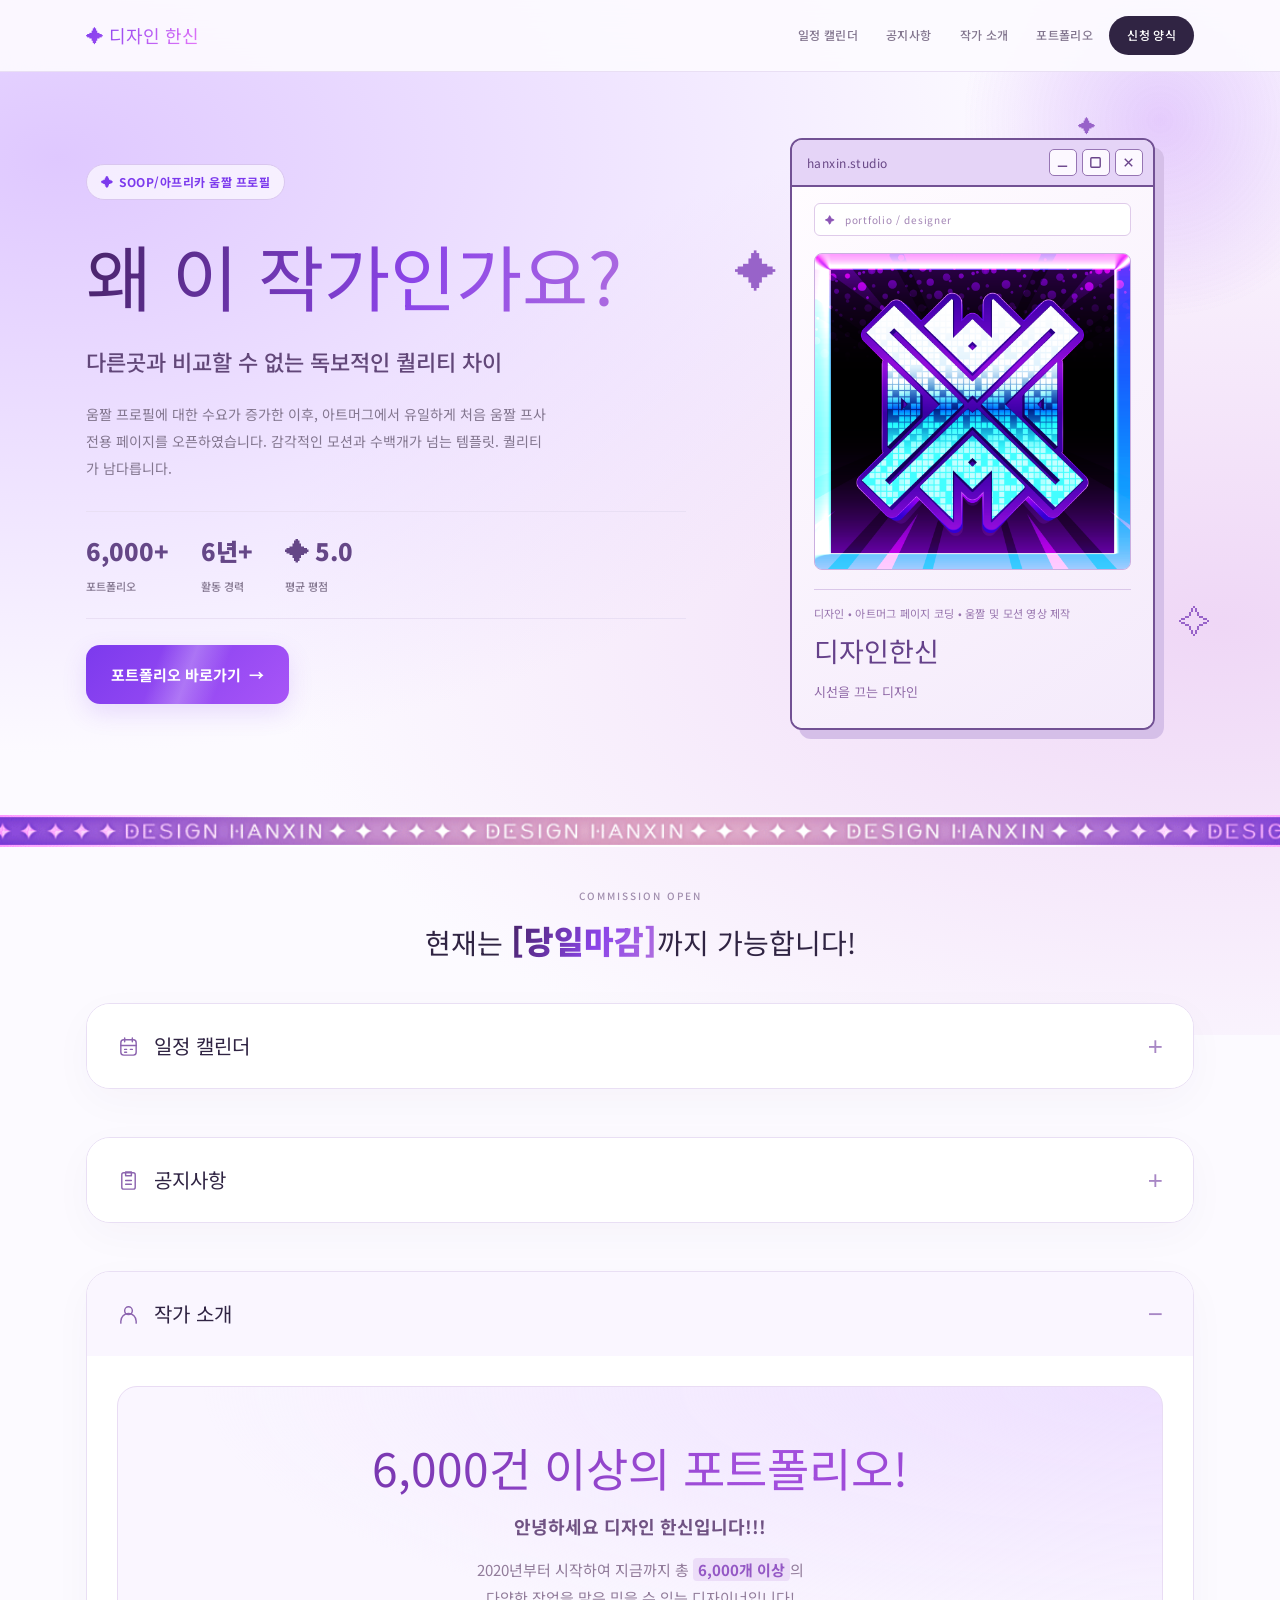
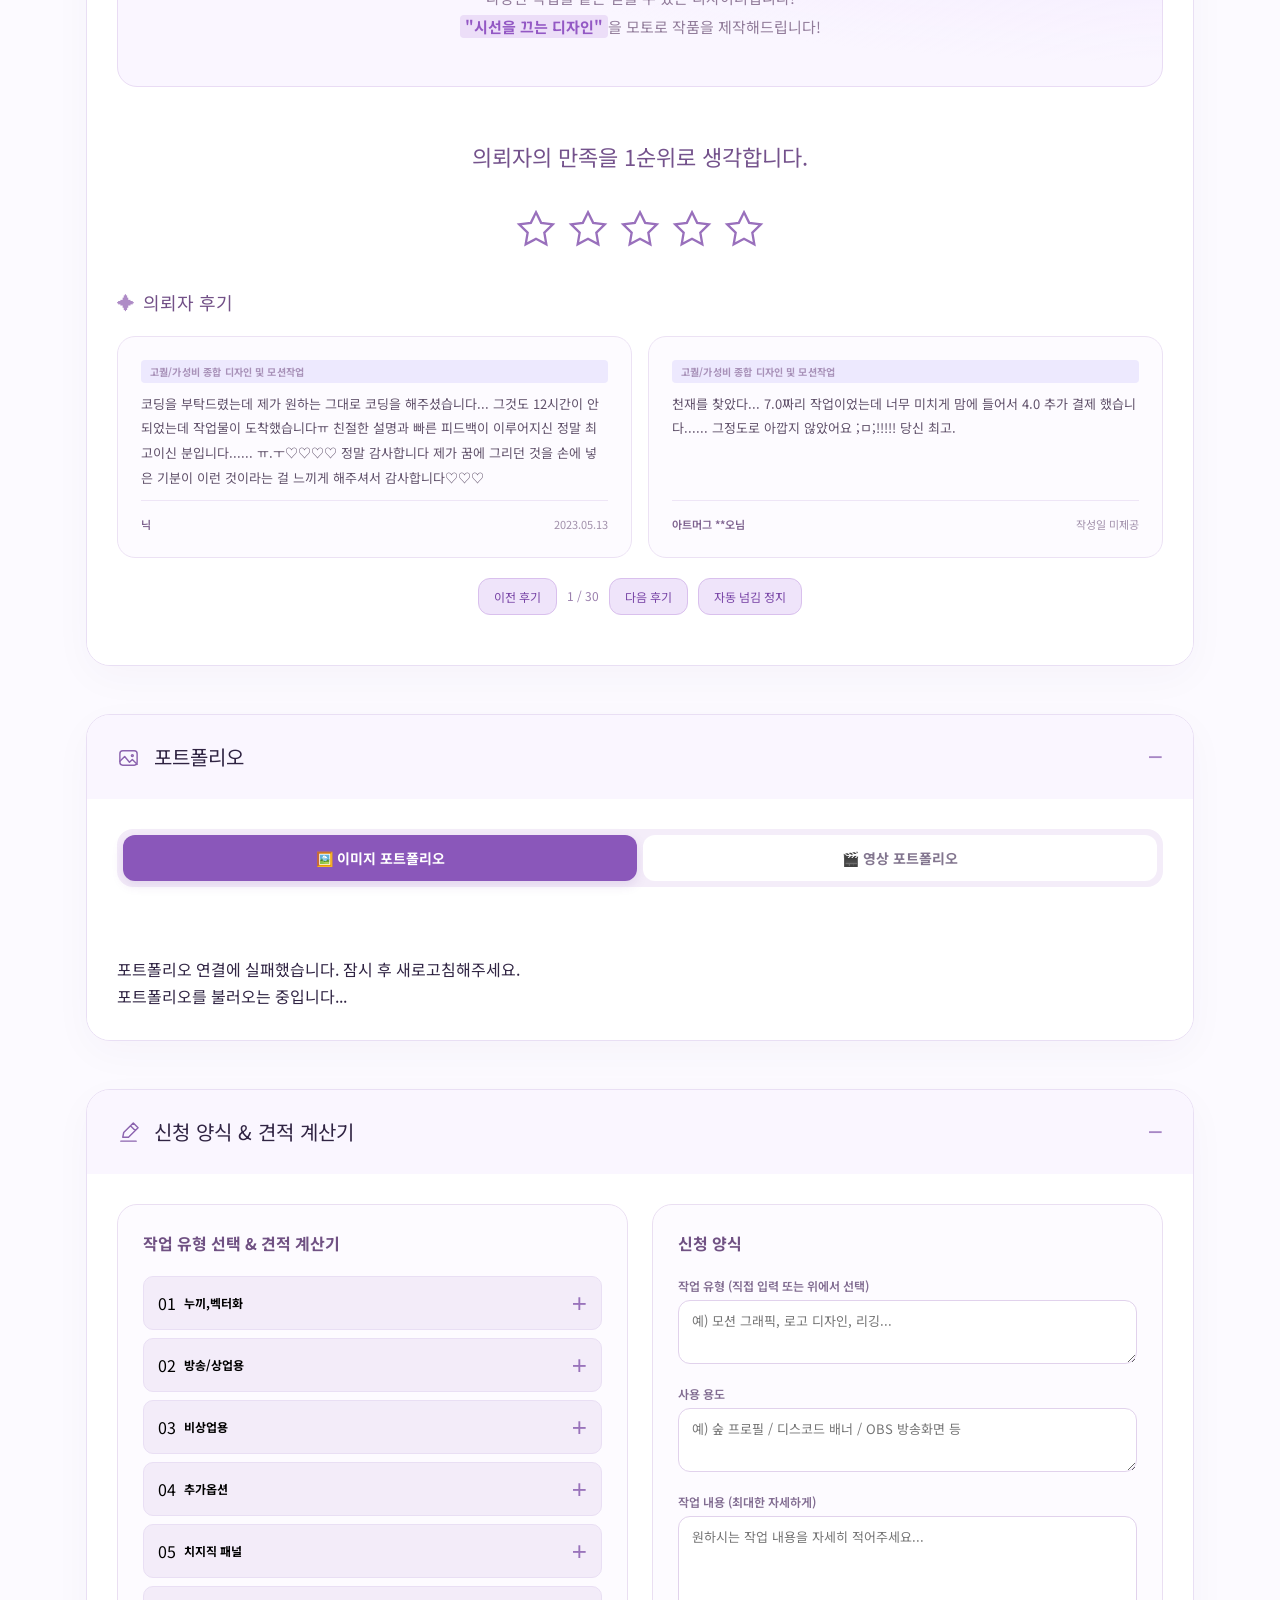
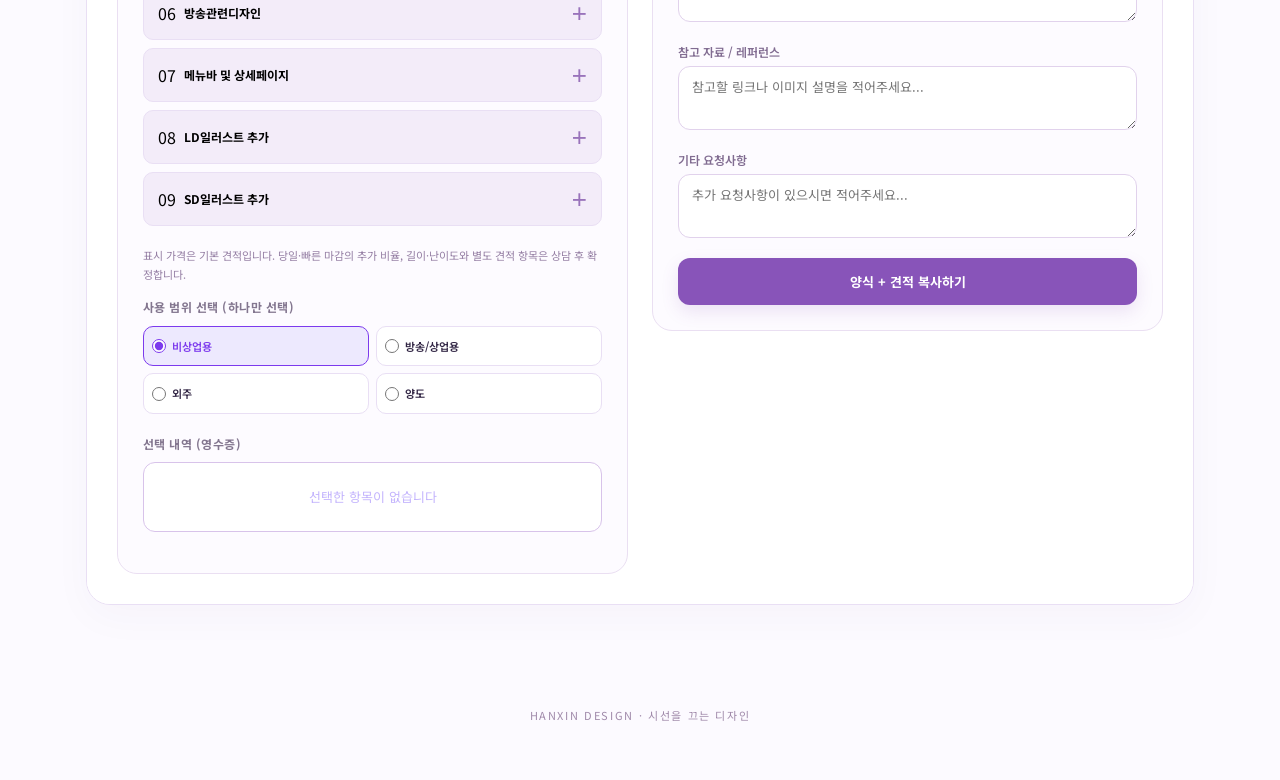
==== commit 0d3a1754: "Lead with image portfolio and link hero CTA to portfolio" ====
--- a/index.html
+++ b/index.html
@@ -508,7 +508,7 @@
           <div class="hero-stat"><strong>6년+</strong><small>활동 경력</small></div>
           <div class="hero-stat"><strong>✦ 5.0</strong><small>평균 평점</small></div>
         </div>
-        <a href="#section-request" class="hero-cta">신청 양식 바로가기</a>
+        <a href="#section-portfolio" class="hero-cta">포트폴리오 바로가기</a>
       </div>
       <div class="hero-visual fade-in">
         <article class="profile-sheet" aria-label="디자인한신 프로필 창">
@@ -677,14 +677,14 @@
       </div>
       <div class="main-acc-body open" id="acc-body-portfolio">
         <div class="portfolio-cat-tabs fade-in">
-          <button class="pf-tab-btn active" data-pftab="video">🎬 영상 포트폴리오</button>
-          <button class="pf-tab-btn" data-pftab="image">🖼️ 이미지 포트폴리오</button>
-        </div>
-        <div class="portfolio-panel active" id="pf-video">
+          <button class="pf-tab-btn active" data-pftab="image">🖼️ 이미지 포트폴리오</button>
+          <button class="pf-tab-btn" data-pftab="video">🎬 영상 포트폴리오</button>
+        </div>
+        <div class="portfolio-panel" id="pf-video">
           <div class="pf-type-tabs" id="videoTypeTabs"></div>
           <div id="videoTypeSections"></div>
         </div>
-        <div class="portfolio-panel" id="pf-image">
+        <div class="portfolio-panel active" id="pf-image">
           <div class="pf-type-tabs" id="imageTypeTabs"></div>
           <div id="imageTypeSections"></div>
         </div>
@@ -1018,3 +1018,4 @@
 <footer class="container" style="text-align:center;padding:15px 20px 55px;color:#a08aaa;font-size:11px;letter-spacing:.15em">HANXIN DESIGN · 시선을 끄는 디자인</footer>
 </body>
 </html>
+
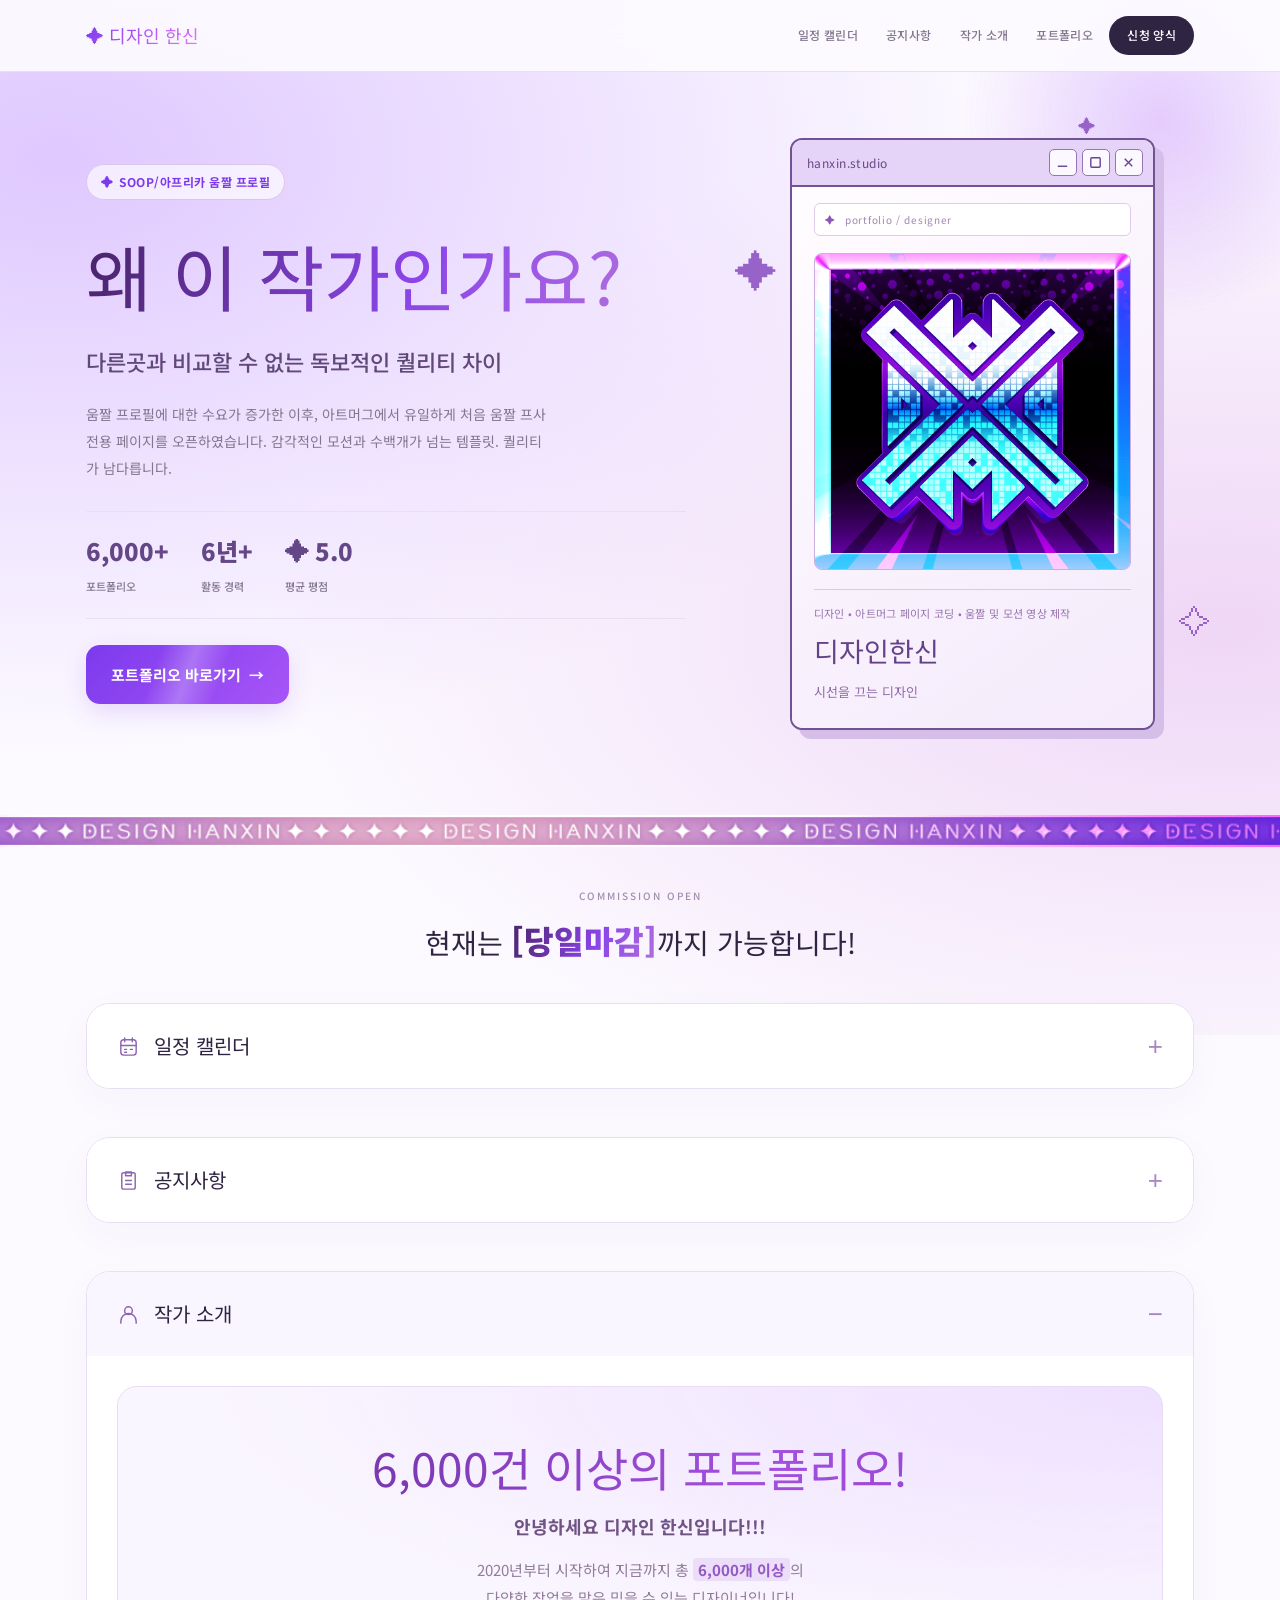
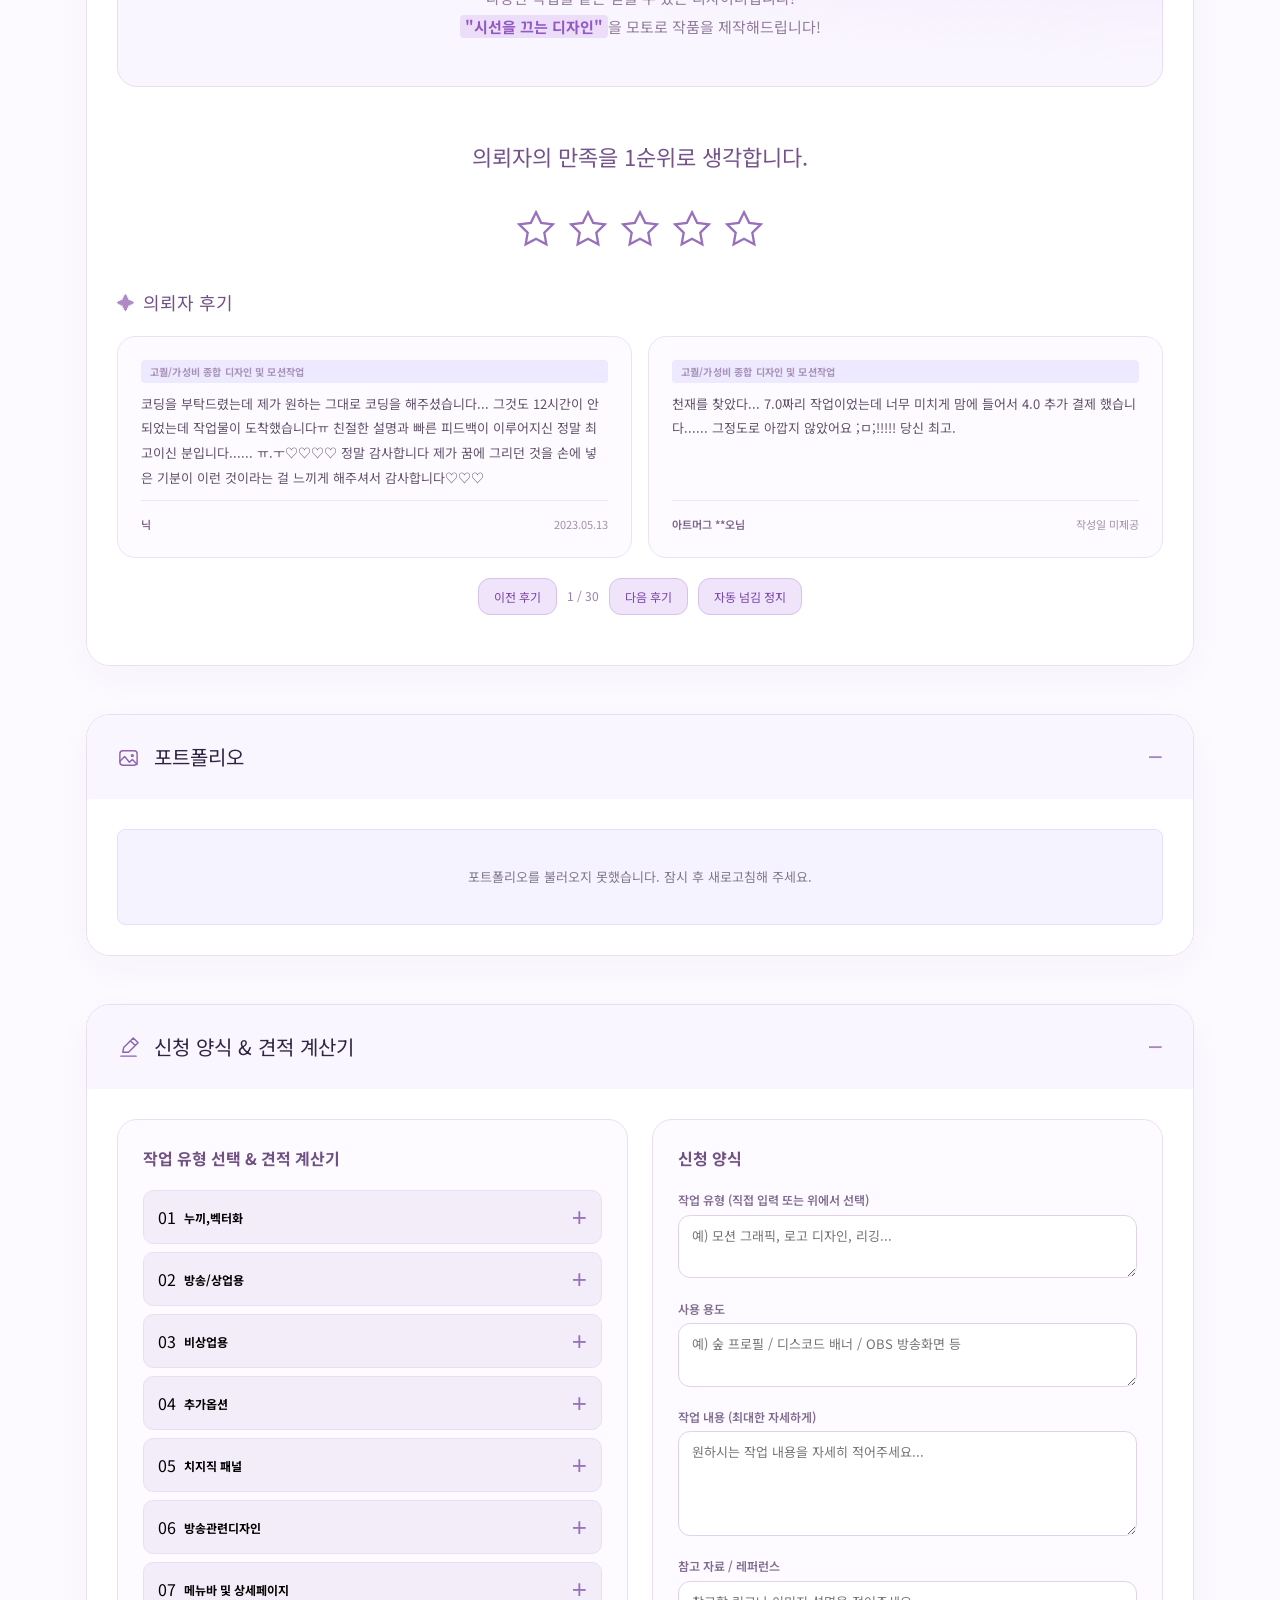
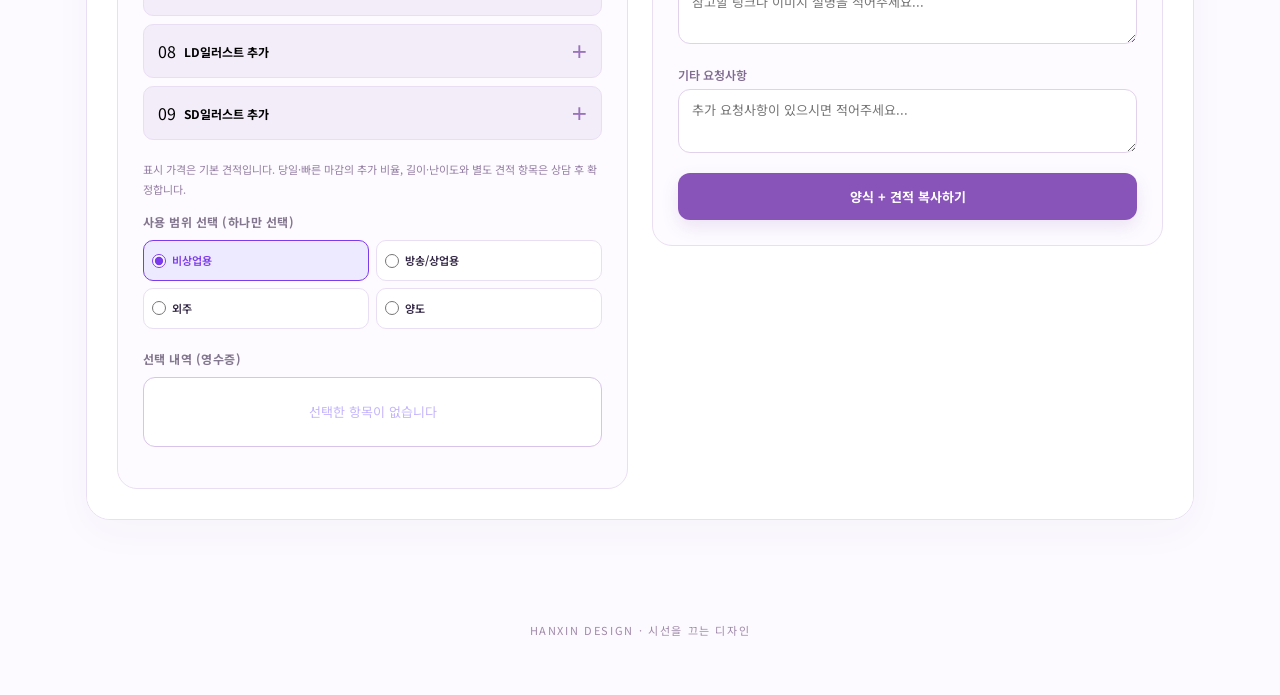
==== commit bc847654: "Support mixed portfolios and console display settings (0.0.2)" ====
--- a/index.html
+++ b/index.html
@@ -465,6 +465,7 @@
 }
 </style>
 <link rel="stylesheet" href="./design.css">
+<link rel="stylesheet" href="./portfolio-view.css?v=0.0.2">
 <script src="./design-config.js"></script>
 </head>
 <body>
@@ -675,20 +676,7 @@
         </div>
         <span class="main-acc-arrow">▼</span>
       </div>
-      <div class="main-acc-body open" id="acc-body-portfolio">
-        <div class="portfolio-cat-tabs fade-in">
-          <button class="pf-tab-btn active" data-pftab="image">🖼️ 이미지 포트폴리오</button>
-          <button class="pf-tab-btn" data-pftab="video">🎬 영상 포트폴리오</button>
-        </div>
-        <div class="portfolio-panel" id="pf-video">
-          <div class="pf-type-tabs" id="videoTypeTabs"></div>
-          <div id="videoTypeSections"></div>
-        </div>
-        <div class="portfolio-panel active" id="pf-image">
-          <div class="pf-type-tabs" id="imageTypeTabs"></div>
-          <div id="imageTypeSections"></div>
-        </div>
-      </div>
+      <div class="main-acc-body open" id="acc-body-portfolio"><p role="status">포트폴리오를 불러오는 중입니다.</p></div>
     </div>
 
     <!-- ⑤ 신청 양식 & 견적 계산기 -->
@@ -746,7 +734,7 @@
   <img class="lightbox-img" id="lightboxImg" src="" alt="">
 </div>
 
-<script src="./portfolio-carousel.js"></script>
+<script src="./portfolio-carousel.js?v=0.0.2"></script>
 <script>
 /* ============================================================
    TOPNAV
@@ -782,7 +770,7 @@
     const isOpen=header.classList.contains('open');
     header.classList.toggle('open',!isOpen);
     body.classList.toggle('open',!isOpen);
-    if(!isOpen){setTimeout(()=>{resizeAllSliders();resizeAllImgSliders();},50);}
+
   });
 });
 
@@ -840,162 +828,7 @@
 /* ============================================================
    포트폴리오
 ============================================================ */
-// Firebase 포트폴리오는 portfolio-sync.js에서 실시간으로 렌더링합니다.
-
-function buildYoutubeSlider(typeData,contEl,tabsEl){
-  tabsEl.innerHTML='';contEl.innerHTML='';
-  typeData.forEach((cat,idx)=>{
-    const btn=document.createElement('button');
-    btn.className='pf-type-btn'+(idx===0?' active':'');
-    btn.textContent=cat.title;btn.dataset.typeIdx=idx;
-    tabsEl.appendChild(btn);
-    const sec=document.createElement('div');
-    sec.className='pf-type-section'+(idx===0?' active':'');
-    sec.dataset.typeIdx=idx;
-    const root=document.createElement('div');root.className='slider-root';
-    const stage=document.createElement('div');stage.className='slider-stage';
-    cat.videos.forEach((vid,i)=>{
-      const slide=document.createElement('div');
-      slide.className='slider-slide'+(i===0?' active':'');
-      // yt-nocookie 도메인 + 파라미터로 오류 153 회피
-      const iframe=document.createElement('iframe');
-      iframe.src=`https://www.youtube-nocookie.com/embed/${vid}?rel=0&modestbranding=1`;
-      iframe.allow='accelerometer; autoplay; clipboard-write; encrypted-media; gyroscope; picture-in-picture';
-      iframe.allowFullscreen=true;
-      iframe.setAttribute('loading','lazy');
-      slide.appendChild(iframe);stage.appendChild(slide);
-    });
-    const pBtn=document.createElement('button');pBtn.className='slider-btn prev';pBtn.textContent='❮';
-    const nBtn=document.createElement('button');nBtn.className='slider-btn next';nBtn.textContent='❯';
-    stage.appendChild(pBtn);stage.appendChild(nBtn);
-    const dotsEl=document.createElement('div');dotsEl.className='slider-dots';
-    const twrap=document.createElement('div');twrap.className='slider-thumbs-wrap';
-    const thumbs=document.createElement('div');thumbs.className='slider-thumbs';
-    cat.videos.forEach((vid,i)=>{
-      const tb=document.createElement('button');tb.className='slider-thumb-btn'+(i===0?' active':'');
-      const img=document.createElement('img');
-      img.src=`https://img.youtube.com/vi/${vid}/hqdefault.jpg`;img.alt=`썸네일${i+1}`;
-      tb.appendChild(img);thumbs.appendChild(tb);
-    });
-    twrap.appendChild(thumbs);
-    root.appendChild(stage);root.appendChild(dotsEl);root.appendChild(twrap);
-    sec.appendChild(root);contEl.appendChild(sec);
-    initSlider(root,cat.videos.length);
-  });
-  tabsEl.querySelectorAll('.pf-type-btn').forEach(btn=>{
-    btn.addEventListener('click',()=>{
-      const idx=btn.dataset.typeIdx;
-      tabsEl.querySelectorAll('.pf-type-btn').forEach(b=>b.classList.remove('active'));
-      btn.classList.add('active');
-      contEl.querySelectorAll('.pf-type-section').forEach(s=>s.classList.toggle('active',s.dataset.typeIdx===idx));
-      setTimeout(()=>resizeAllSliders(),10);
-    });
-  });
-}
-
-function buildImageSlider(typeData,contEl,tabsEl){
-  tabsEl.innerHTML='';contEl.innerHTML='';
-  typeData.forEach((cat,idx)=>{
-    const btn=document.createElement('button');
-    btn.className='pf-type-btn'+(idx===0?' active':'');
-    btn.textContent=cat.title;btn.dataset.typeIdx=idx;
-    tabsEl.appendChild(btn);
-    const sec=document.createElement('div');
-    sec.className='pf-type-section'+(idx===0?' active':'');
-    sec.dataset.typeIdx=idx;
-    const root=document.createElement('div');root.className='img-slider-root';
-    const stage=document.createElement('div');stage.className='img-stage';
-    cat.images.forEach((src,i)=>{
-      const slide=document.createElement('div');slide.className='img-slide'+(i===0?' active':'');
-      const img=document.createElement('img');img.src=src;img.alt=`${cat.title} ${i+1}`;
-      slide.appendChild(img);stage.appendChild(slide);
-    });
-    const pBtn=document.createElement('button');pBtn.className='slider-btn prev';pBtn.textContent='❮';
-    const nBtn=document.createElement('button');nBtn.className='slider-btn next';nBtn.textContent='❯';
-    stage.appendChild(pBtn);stage.appendChild(nBtn);
-    const dotsEl=document.createElement('div');dotsEl.className='slider-dots';
-    const twrap=document.createElement('div');twrap.className='slider-thumbs-wrap';
-    const thumbs=document.createElement('div');thumbs.className='slider-thumbs';
-    cat.images.forEach((src,i)=>{
-      const tb=document.createElement('button');tb.className='slider-thumb-btn'+(i===0?' active':'');
-      const img=document.createElement('img');img.src=src;img.alt=`thumb${i+1}`;
-      tb.appendChild(img);thumbs.appendChild(tb);
-    });
-    twrap.appendChild(thumbs);
-    root.appendChild(stage);root.appendChild(dotsEl);root.appendChild(twrap);
-    sec.appendChild(root);contEl.appendChild(sec);
-    initImgSlider(root,cat.images);
-  });
-  tabsEl.querySelectorAll('.pf-type-btn').forEach(btn=>{
-    btn.addEventListener('click',()=>{
-      const idx=btn.dataset.typeIdx;
-      tabsEl.querySelectorAll('.pf-type-btn').forEach(b=>b.classList.remove('active'));
-      btn.classList.add('active');
-      contEl.querySelectorAll('.pf-type-section').forEach(s=>s.classList.toggle('active',s.dataset.typeIdx===idx));
-      setTimeout(()=>resizeAllImgSliders(),10);
-    });
-  });
-}
-
-function initSlider(root,total){
-  const stage=root.querySelector('.slider-stage');
-  const carousel=initPortfolioCarousel(root,'.slider-slide');
-  function resize(){
-    const w=stage.clientWidth;
-    stage.style.height=(w*9/16)+'px';
-    const iw=Math.min(w*0.96,880);
-    root.querySelectorAll('iframe').forEach(f=>{f.style.width=iw+'px';f.style.height=(iw*9/16)+'px';});
-    const tw=Math.max(window.innerWidth*0.14,100);
-    root.querySelectorAll('.slider-thumb-btn').forEach(b=>{b.style.width=tw+'px';b.style.height=(tw*9/16)+'px';});
-    carousel.center('auto');
-  }
-  resize();window.addEventListener('resize',resize);root._resize=resize;
-}
-
-function initImgSlider(root,images){
-  const stage=root.querySelector('.img-stage');
-  const carousel=initPortfolioCarousel(root,'.img-slide');
-  stage.addEventListener('click',event=>{
-    // 이미지 자체를 클릭했을 때만 확대합니다. 화살표 클릭은 이동만 합니다.
-    if(!event.target.matches('.img-slide.active img')) return;
-    openPortfolioImage(event.target.src,event.target.alt);
-  });
-  function resize(){
-    const w=stage.clientWidth;stage.style.height=(w*9/16)+'px';
-    const tw=Math.max(window.innerWidth*0.14,100);
-    root.querySelectorAll('.slider-thumb-btn').forEach(b=>{b.style.width=tw+'px';b.style.height=(tw*9/16)+'px';});
-    carousel.center('auto');
-  }
-  resize();window.addEventListener('resize',resize);root._resize=resize;
-}
-
-function resizeAllSliders(){document.querySelectorAll('.slider-root').forEach(r=>{if(r._resize)r._resize();});}
-function resizeAllImgSliders(){document.querySelectorAll('.img-slider-root').forEach(r=>{if(r._resize)r._resize();});}
-
-document.querySelectorAll('.pf-tab-btn').forEach(btn=>{
-  btn.addEventListener('click',()=>{
-    document.querySelectorAll('.pf-tab-btn').forEach(b=>b.classList.remove('active'));
-    btn.classList.add('active');
-    const tab=btn.dataset.pftab;
-    document.querySelectorAll('.portfolio-panel').forEach(p=>p.classList.toggle('active',p.id===`pf-${tab}`));
-    setTimeout(()=>{resizeAllSliders();resizeAllImgSliders();},20);
-  });
-});
-
-document.getElementById('videoTypeSections').textContent='포트폴리오를 불러오는 중입니다...';
-document.getElementById('imageTypeSections').textContent='포트폴리오를 불러오는 중입니다...';
-
-/* ============================================================
-   라이트박스
-============================================================ */
-
-
-/* ============================================================
-   견적 계산기
-============================================================ */
-/* ============================================================
-   fade-in
-============================================================ */
+// 페이지 섹션 등장 효과
 const obs=new IntersectionObserver(entries=>{
   entries.forEach(e=>{if(e.isIntersecting){e.target.classList.add('visible');obs.unobserve(e.target);}});
 },{threshold:0.05});
@@ -1008,13 +841,14 @@
 <script src="./embed-client.js"></script>
 <script src="./inquiry-ui.js"></script>
 <script src="./reviews.js"></script>
-<script src="./portfolio-grid.js"></script>
+<script src="./portfolio-model.js?v=0.0.2"></script>
+<script src="./portfolio-view.js?v=0.0.2"></script>
 <script src="./design.js"></script>
 <script src="./estimate.js"></script>
 <script src="./analytics-geometry.js"></script>
 <script src="./firebase-analytics.js"></script>
 <script src="./analytics-runtime.js"></script>
-<script type="module" src="./portfolio-sync.js"></script>
+<script type="module" src="./portfolio-sync.js?v=0.0.2"></script>
 <footer class="container" style="text-align:center;padding:15px 20px 55px;color:#a08aaa;font-size:11px;letter-spacing:.15em">HANXIN DESIGN · 시선을 끄는 디자인</footer>
 </body>
 </html>
--- a/portfolio-view.css
+++ b/portfolio-view.css
@@ -0,0 +1,131 @@
+.pv-primary-nav,
+.pv-controls,
+.pv-section { min-width: 0; }
+
+.pv-primary-nav {
+  display: grid;
+  grid-template-columns: auto minmax(0, 1fr) auto;
+  align-items: center;
+  gap: 6px;
+  margin-bottom: 16px;
+}
+.pv-primary-nav .pv-tabs {
+  display: flex;
+  flex-wrap: nowrap;
+  justify-content: flex-start;
+  align-items: stretch;
+  min-width: 0;
+  max-width: 100%;
+  margin: 0;
+  overflow-x: auto;
+  overscroll-behavior-x: contain;
+  scroll-snap-type: x proximity;
+  scrollbar-width: thin;
+  scrollbar-color: var(--border) transparent;
+}
+.pv-tabs .pf-tab-btn {
+  flex: 1 0 auto;
+  max-width: 100%;
+  overflow: hidden;
+  text-overflow: ellipsis;
+  white-space: nowrap;
+  scroll-snap-align: start;
+}
+.pv-scroll {
+  display: grid;
+  place-items: center;
+  min-width: 32px;
+  min-height: 38px;
+  border: 1px solid var(--border);
+  border-radius: var(--radius-sm);
+  background: var(--white, white);
+  color: var(--main-dark);
+  font: 600 22px/1 sans-serif;
+}
+.pv-scroll:disabled { opacity: .3; cursor: default; }
+.pv-scroll:enabled:hover { background: var(--main-pale2); }
+.pv-primary-nav:not(.pv-overflow) { grid-template-columns: minmax(0, 1fr); }
+.pv-primary-nav:not(.pv-overflow) .pv-scroll { display: none; }
+.pv-controls {
+  display: flex;
+  align-items: center;
+  justify-content: space-between;
+  flex-wrap: wrap;
+  gap: 10px;
+  margin-bottom: 16px;
+}
+.pv-secondary {
+  box-sizing: border-box;
+  width: min(290px, 100%);
+  max-width: 100%;
+  min-height: 40px;
+  padding: 8px 12px;
+  border: 1px solid var(--border);
+  border-radius: var(--radius-sm);
+  background: var(--white, white);
+  color: var(--text);
+  font: inherit;
+  font-size: 14px;
+  cursor: pointer;
+}
+.pv-mode { min-height: 36px; margin-left: auto; }
+.pv-primary-nav[hidden], .pv-controls[hidden], .pv-mode[hidden], .pv-status[hidden] { display: none; }
+.pv-status {
+  margin: 0;
+  padding: 36px 16px;
+  border: 1px solid var(--border);
+  border-radius: var(--radius-sm);
+  background: var(--main-pale2);
+  color: var(--text-sub);
+  font-size: 13px;
+  text-align: center;
+}
+.pv-grid { grid-template-columns: repeat(4, minmax(0, 1fr)); }
+.pv-grid .pv-grid-item {
+  display: block;
+  box-sizing: border-box;
+  width: 100%;
+  aspect-ratio: 1 / 1;
+  padding: 0;
+}
+.pv-grid .pv-grid-item img { display: block; }
+.pv-slider .pv-stage {
+  aspect-ratio: 16 / 9;
+  background: var(--main-pale2);
+}
+.pv-stage iframe, .pv-stage .pv-slide-image {
+  display: block;
+  width: 100%;
+  height: 100%;
+  max-height: none;
+  padding: 0;
+  border: 0;
+}
+.pv-stage .pv-slide-image {
+  background: transparent;
+  cursor: zoom-in;
+}
+.pv-slide-image img {
+  display: block;
+  width: 100%;
+  height: 100%;
+  object-fit: contain;
+}
+.pv-slider .slider-thumb-btn { width: clamp(58px, 11vw, 98px); aspect-ratio: 1; padding: 0; }
+.pv-slider .slider-thumb-btn img { display: block; width: 100%; height: 100%; object-fit: cover; }
+.pv-controls :focus-visible,
+.pv-primary-nav :focus-visible,
+.pv-section button:focus-visible {
+  outline: 2px solid var(--main);
+  outline-offset: -3px;
+}
+.sayu-content .pv-tabs .pf-tab-btn { flex-grow: 0; }
+.sayu-content .pv-primary-nav { gap: 10px; }
+.sayu-content .pv-secondary { font-size: 13px; }
+@media (max-width: 700px) {
+  .pv-grid { grid-template-columns: repeat(2, minmax(0, 1fr)); }
+  .pv-primary-nav { gap: 4px; }
+  .pv-scroll { min-width: 26px; }
+  .pv-controls { gap: 6px; }
+  .pv-secondary { width: auto; max-width: 60%; flex: 1 1 120px; }
+}
